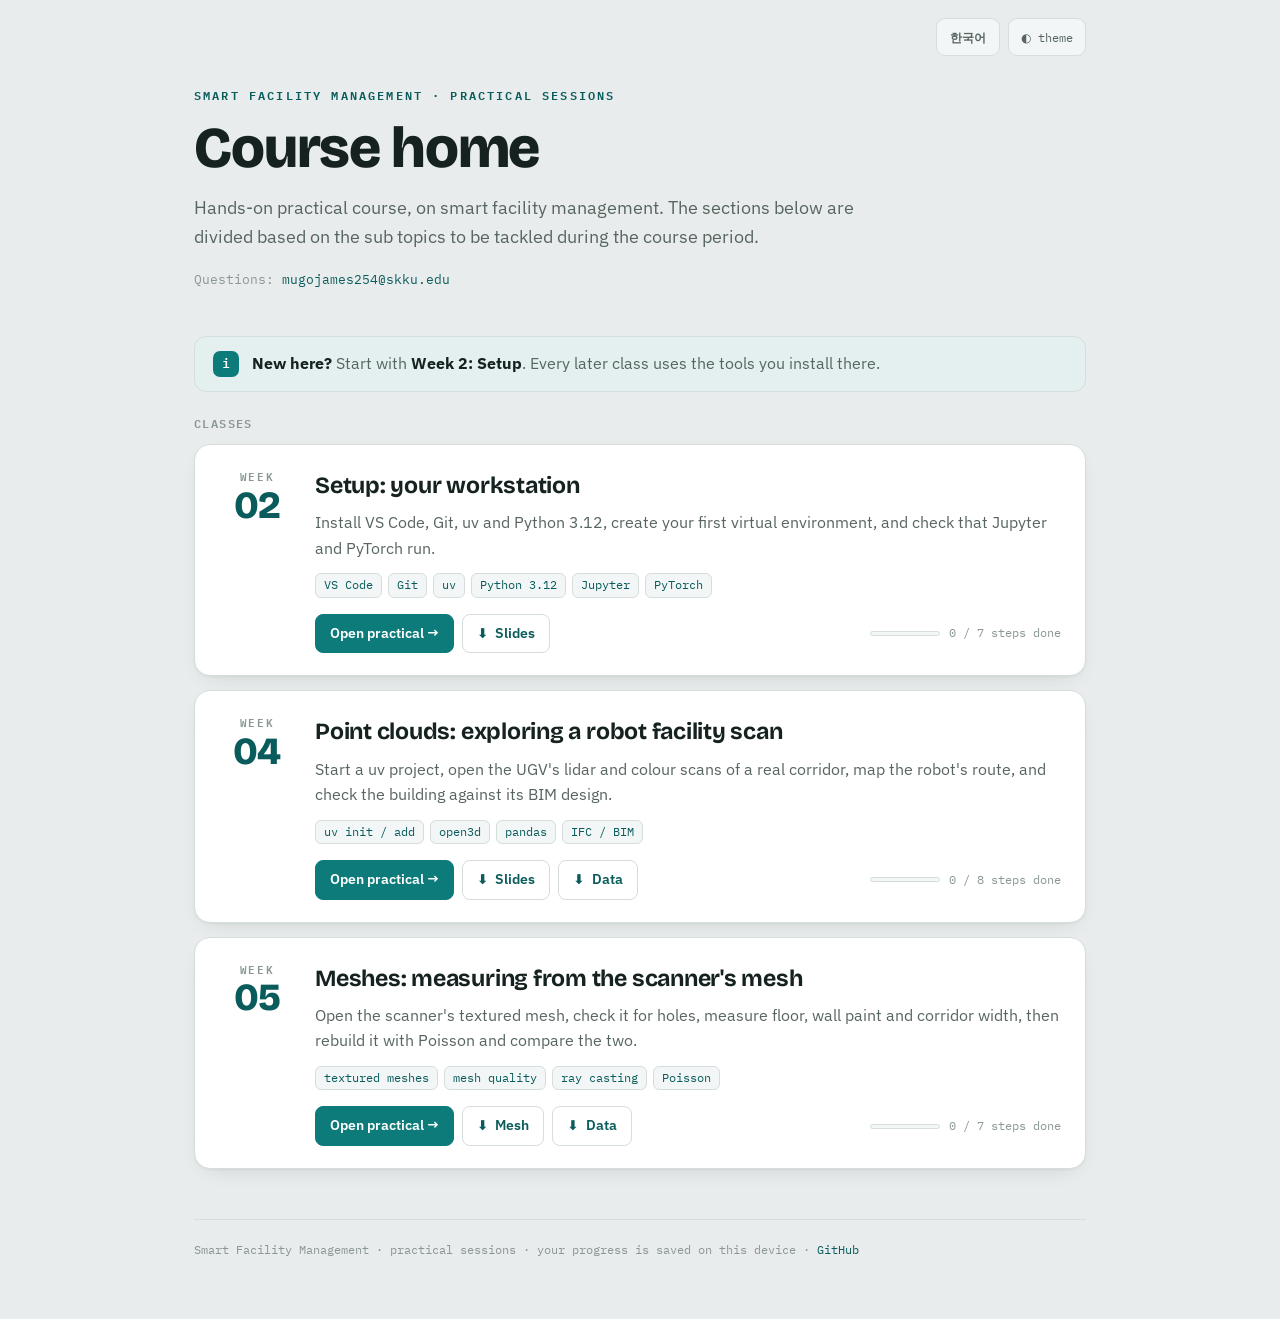
==== index.html @ b9274282 "mesh class changes to the mesh class material" ====
<!doctype html>
<html lang="en">
<head>
<meta charset="utf-8">
<meta name="viewport" content="width=device-width, initial-scale=1">
<title>Facility Course Home</title>
<meta name="description" content="Smart Facility Management practical sessions: table of contents for every class, with links to each practical, its slides and its data.">
<style>
  @import url('https://fonts.googleapis.com/css2?family=Bricolage+Grotesque:opsz,wght@12..96,500;12..96,700;12..96,800&family=IBM+Plex+Mono:wght@400;500;600&family=IBM+Plex+Sans:wght@400;500;600&family=Noto+Sans+KR:wght@400;500;700&display=swap');

  :root{
    --bg:#e9ecec; --surface:#ffffff; --surface-2:#f3f6f6;
    --ink:#152220; --muted:#576560; --faint:#8a9793;
    --border:#d6dedc; --border-strong:#c2cccb;
    --accent:#0e7b7b; --accent-ink:#0a5c5c; --accent-wash:#e3f0ef;
    --ok:#137a48; --ok-bg:#e8f4ec; --ok-border:#bfe1cb;
    --shadow:0 1px 2px rgba(20,40,38,.05),0 8px 24px -14px rgba(20,40,38,.22);
  }
  @media (prefers-color-scheme:dark){
    :root:not([data-theme="light"]){
      --bg:#0b1211; --surface:#111a19; --surface-2:#16211f;
      --ink:#e6edeb; --muted:#98a6a2; --faint:#6d7c78;
      --border:#22302e; --border-strong:#2d3d3a;
      --accent:#37c1bb; --accent-ink:#5fd4ce; --accent-wash:#12211f;
      --ok:#5cc487; --ok-bg:#101d16; --ok-border:#22392b;
      --shadow:0 1px 2px rgba(0,0,0,.3),0 10px 30px -16px rgba(0,0,0,.6);
    }
  }
  :root[data-theme="dark"]{
    --bg:#0b1211; --surface:#111a19; --surface-2:#16211f;
    --ink:#e6edeb; --muted:#98a6a2; --faint:#6d7c78;
    --border:#22302e; --border-strong:#2d3d3a;
    --accent:#37c1bb; --accent-ink:#5fd4ce; --accent-wash:#12211f;
    --ok:#5cc487; --ok-bg:#101d16; --ok-border:#22392b;
    --shadow:0 1px 2px rgba(0,0,0,.3),0 10px 30px -16px rgba(0,0,0,.6);
  }

  *{box-sizing:border-box}
  body{
    margin:0;background:var(--bg);color:var(--ink);
    font-family:"IBM Plex Sans",ui-sans-serif,system-ui,sans-serif;
    font-size:16px;line-height:1.6;-webkit-font-smoothing:antialiased;
  }
  html[lang="ko"] body{font-family:"IBM Plex Sans","Noto Sans KR",ui-sans-serif,system-ui,sans-serif}
  .wrap{max-width:940px;margin:0 auto;padding:0 24px}

  /* top bar */
  .topbar{display:flex;justify-content:flex-end;gap:8px;padding:18px 0 0}
  .theme-toggle,.lang-toggle{font-family:"IBM Plex Mono",monospace;font-size:12px;color:var(--muted);
    background:var(--surface-2);border:1px solid var(--border);border-radius:9px;
    padding:8px 12px;cursor:pointer;transition:color .15s,border-color .15s}
  .theme-toggle:hover,.lang-toggle:hover{color:var(--ink);border-color:var(--border-strong)}
  .lang-toggle{font-weight:600;min-width:64px}

  /* header */
  header{padding:30px 0 34px}
  .eyebrow{font-family:"IBM Plex Mono",monospace;font-size:12px;letter-spacing:.18em;
    text-transform:uppercase;color:var(--accent-ink);font-weight:600;margin:0 0 14px}
  h1{font-family:"Bricolage Grotesque",sans-serif;font-weight:800;
    font-size:clamp(2.3rem,6vw,3.6rem);line-height:1.02;letter-spacing:-.02em;
    margin:0 0 16px;text-wrap:balance}
  .lede{font-size:1.12rem;color:var(--muted);max-width:62ch;margin:0}
  .contact{margin-top:18px;font-family:"IBM Plex Mono",monospace;font-size:12.5px;color:var(--faint)}
  .contact a{color:var(--accent-ink);text-decoration:none}
  html[lang="ko"] .eyebrow,html[lang="ko"] .contact,html[lang="ko"] .lang-toggle,
  html[lang="ko"] .wk-num,html[lang="ko"] .progress-txt{font-family:"IBM Plex Mono","Noto Sans KR",monospace}

  /* start-here note */
  .start{display:grid;grid-template-columns:auto 1fr;gap:13px;align-items:start;
    background:var(--accent-wash);border:1px solid var(--border);border-radius:12px;
    padding:14px 18px;margin:0 0 22px}
  .start .ci{font-family:"IBM Plex Mono",monospace;font-weight:600;font-size:13px;
    width:26px;height:26px;border-radius:7px;display:flex;align-items:center;justify-content:center;
    background:var(--accent);color:#fff}
  .start p{margin:0;color:var(--muted)}
  .start strong{color:var(--ink)}

  /* class list */
  .toc-head{font-family:"IBM Plex Mono",monospace;font-size:11.5px;letter-spacing:.12em;
    text-transform:uppercase;color:var(--faint);font-weight:600;margin:0 0 12px}
  ol.classes{list-style:none;margin:0 0 50px;padding:0;display:grid;gap:14px}
  .card{display:grid;grid-template-columns:76px 1fr;gap:20px;background:var(--surface);
    border:1px solid var(--border);border-radius:16px;padding:22px 24px;box-shadow:var(--shadow);
    transition:border-color .15s}
  .card:hover{border-color:var(--border-strong)}
  .wk-num{font-family:"IBM Plex Mono",monospace;font-size:11px;letter-spacing:.14em;text-transform:uppercase;
    color:var(--faint);font-weight:600;text-align:center}
  .wk-num b{display:block;font-family:"Bricolage Grotesque",sans-serif;font-size:2.4rem;line-height:1.05;
    letter-spacing:-.02em;color:var(--accent-ink);font-weight:800}
  .card h2{font-family:"Bricolage Grotesque",sans-serif;font-weight:700;font-size:1.45rem;
    letter-spacing:-.01em;margin:0 0 6px}
  .card h2 a{color:inherit;text-decoration:none}
  .card h2 a:hover{color:var(--accent-ink)}
  .card p{margin:0 0 12px;color:var(--muted)}
  .chips{display:flex;flex-wrap:wrap;gap:6px;margin:0 0 16px;padding:0;list-style:none}
  .chips li{font-family:"IBM Plex Mono",monospace;font-size:11.5px;color:var(--accent-ink);
    background:var(--surface-2);border:1px solid var(--border);border-radius:6px;padding:2px 8px}
  .actions{display:flex;flex-wrap:wrap;align-items:center;gap:8px}
  .btn{display:inline-flex;align-items:center;gap:7px;padding:8px 14px;border-radius:8px;
    font-weight:600;font-size:13.5px;text-decoration:none;border:1px solid var(--border);
    color:var(--accent-ink);background:var(--surface);transition:background .15s,border-color .15s}
  .btn:hover{background:var(--surface-2);border-color:var(--border-strong)}
  .btn.primary{background:var(--accent);border-color:var(--accent);color:#fff}
  .btn.primary:hover{background:var(--accent-ink);border-color:var(--accent-ink)}
  .progress{margin-left:auto;display:flex;align-items:center;gap:9px}
  .progress-txt{font-family:"IBM Plex Mono",monospace;font-size:11.5px;color:var(--faint);white-space:nowrap}
  .progress-bar{width:70px;height:5px;border-radius:3px;background:var(--surface-2);
    border:1px solid var(--border);overflow:hidden}
  .progress-bar span{display:block;height:100%;background:var(--ok)}
  .card.complete .progress-txt{color:var(--ok)}

  footer{padding:20px 0 60px;border-top:1px solid var(--border);
    color:var(--faint);font-family:"IBM Plex Mono",monospace;font-size:12px}
  footer a{color:var(--accent-ink);text-decoration:none}
  :focus-visible{outline:2px solid var(--accent);outline-offset:2px;border-radius:6px}

  @media (max-width:620px){
    .wrap{padding:0 16px}
    .card{grid-template-columns:1fr;gap:6px;padding:18px}
    .wk-num{text-align:left}
    .wk-num b{display:inline;font-size:1.6rem;margin-left:6px}
    .progress{margin-left:0;width:100%}
  }
</style>
</head>
<body>
<div class="wrap">
  <div class="topbar">
    <button class="lang-toggle" id="langBtn" aria-label="Switch language">한국어</button>
    <button class="theme-toggle" id="themeBtn" aria-label="Toggle color theme">◐ theme</button>
  </div>

  <header>
    <p class="eyebrow i18n" data-ko='스마트 시설 관리 · 실습 세션'>Smart Facility Management · Practical sessions</p>
    <h1 class="i18n" data-ko='강의 홈'>Course home</h1>
    <p class="lede i18n" data-ko='스마트 시설 관리에 관한 실습 중심 강좌입니다. 아래 섹션은 강좌 기간 동안 다룰 세부 주제별로 나뉘어 있습니다.'>Hands-on practical course, on smart facility management. The sections below are divided based on the sub topics to be tackled during the course period.</p>
    <p class="contact"><span class="i18n" data-ko='문의:'>Questions:</span> <a href="mailto:mugojames254@skku.edu">mugojames254@skku.edu</a></p>
  </header>

  <main>
    <div class="start">
      <div class="ci">i</div>
      <p class="i18n" data-ko='<strong>처음이신가요?</strong> <strong>2주차: 설치</strong> 부터 시작하세요. 이후 모든 수업은 거기서 설치한 도구를 사용합니다.'><strong>New here?</strong> Start with <strong>Week 2: Setup</strong>. Every later class uses the tools you install there.</p>
    </div>

    <p class="toc-head i18n" data-ko='수업 목록'>Classes</p>
    <ol class="classes" id="classes"></ol>
  </main>

  <footer>
    <span class="i18n" data-ko='스마트 시설 관리 · 실습 세션 · 진행 상황은 이 기기에 저장됩니다'>Smart Facility Management · practical sessions · your progress is saved on this device</span> ·
    <a href="https://github.com/mugojames254/smart_facility_coursework" target="_blank" rel="noopener">GitHub</a>
  </footer>
</div>

<script>
(function(){
  /* ---- the class list: add a new week here ---- */
  var CLASSES=[
    { week:"02", page:"setup.html", key:"setup.done", steps:7,
      title:{ en:"Setup: your workstation", ko:"설치: 작업 환경" },
      text:{ en:"Install VS Code, Git, uv and Python 3.12, create your first virtual environment, and check that Jupyter and PyTorch run.",
             ko:"VS Code, Git, uv, Python 3.12 를 설치하고, 첫 가상 환경을 만든 뒤 Jupyter 와 PyTorch 가 실행되는지 확인합니다." },
      tags:["VS Code","Git","uv","Python 3.12","Jupyter","PyTorch"],
      files:[ { href:"smart_facility_setup.pptx", en:"Slides", ko:"슬라이드" } ] },
    { week:"04", page:"week04.html", key:"week04.done", steps:8,
      title:{ en:"Point clouds: exploring a robot facility scan", ko:"포인트 클라우드: 로봇 시설 스캔 탐색" },
      text:{ en:"Start a uv project, open the UGV's lidar and colour scans of a real corridor, map the robot's route, and check the building against its BIM design.",
             ko:"uv 프로젝트를 만들고, UGV가 스캔한 실제 복도의 라이다·컬러 데이터를 열어 로봇 경로를 그린 뒤, 건물을 BIM 설계와 비교합니다." },
      tags:["uv init / add","open3d","pandas","IFC / BIM"],
      files:[ { href:"point_cloud_lecture.pptx", en:"Slides", ko:"슬라이드" },
              { href:"class_data.zip", en:"Data", ko:"데이터" } ] },
    { week:"05", page:"week05.html", key:"week05.done", steps:7,
      title:{ en:"Meshes: measuring from the scanner's mesh", ko:"메시: 스캐너 메시로 측정하기" },
      text:{ en:"Open the scanner's textured mesh, check it for holes, measure floor, wall paint and corridor width, then rebuild it with Poisson and compare the two.",
             ko:"스캐너가 준 텍스처 메시를 열어 구멍을 검사하고, 바닥 넓이, 벽 페인트 양, 복도 폭을 측정한 뒤, Poisson 으로 다시 만들어 두 메시를 비교합니다." },
      tags:["textured meshes","mesh quality","ray casting","Poisson"],
      files:[ { href:"scanner_mesh.zip", en:"Mesh", ko:"메시" },
              { href:"class_data.zip", en:"Data", ko:"데이터" } ] }
  ];

  var KEY_THEME="setup.theme", KEY_LANG="setup.lang", lang="en";
  var STR={
    week:{ en:"Week", ko:"주차" },
    open:{ en:"Open practical →", ko:"실습 열기 →" },
    done:{ en:" steps done", ko:" 단계 완료" },
    langBtn:{ en:"한국어", ko:"EN" }
  };
  function esc(s){ return String(s).replace(/[&<>"]/g,function(c){ return {"&":"&amp;","<":"&lt;",">":"&gt;",'"':"&quot;"}[c]; }); }
  function doneCount(c){
    try{ var d=JSON.parse(localStorage.getItem(c.key))||{}, n=0;
      for(var k in d){ if(d[k]) n++; } return Math.min(n,c.steps); }catch(e){ return 0; }
  }

  function render(){
    document.getElementById("classes").innerHTML=CLASSES.map(function(c){
      var n=doneCount(c), pct=Math.round(n/c.steps*100);
      var files=c.files.map(function(f){
        return '<a class="btn" href="'+esc(f.href)+'" download><span aria-hidden="true">⬇</span>'+esc(f[lang])+'</a>';
      }).join("");
      return '<li class="card'+(n===c.steps?' complete':'')+'">'+
        '<div class="wk-num">'+esc(STR.week[lang])+'<b>'+esc(c.week)+'</b></div>'+
        '<div><h2><a href="'+esc(c.page)+'">'+esc(c.title[lang])+'</a></h2>'+
        '<p>'+esc(c.text[lang])+'</p>'+
        '<ul class="chips">'+c.tags.map(function(t){ return '<li>'+esc(t)+'</li>'; }).join("")+'</ul>'+
        '<div class="actions"><a class="btn primary" href="'+esc(c.page)+'">'+esc(STR.open[lang])+'</a>'+files+
        '<span class="progress"><span class="progress-bar"><span style="width:'+pct+'%"></span></span>'+
        '<span class="progress-txt">'+n+' / '+c.steps+esc(STR.done[lang])+'</span></span></div></div></li>';
    }).join("");
  }

  /* ---- i18n ---- */
  var i18nEls=document.querySelectorAll(".i18n");
  i18nEls.forEach(function(el){ el._en=el.innerHTML; });
  function applyLang(l){
    lang=(l==="ko")?"ko":"en";
    document.documentElement.setAttribute("lang",lang);
    i18nEls.forEach(function(el){
      var ko=el.getAttribute("data-ko");
      el.innerHTML=(lang==="ko"&&ko!=null)?ko:el._en;
    });
    document.getElementById("langBtn").textContent=STR.langBtn[lang];
    render();
    try{ localStorage.setItem(KEY_LANG, lang); }catch(e){}
  }
  document.getElementById("langBtn").addEventListener("click", function(){ applyLang(lang==="ko"?"en":"ko"); });

  /* ---- theme ---- */
  var root=document.documentElement;
  try{ var st=localStorage.getItem(KEY_THEME); if(st) root.setAttribute("data-theme",st); }catch(e){}
  document.getElementById("themeBtn").addEventListener("click", function(){
    var cur=root.getAttribute("data-theme");
    var mqDark=window.matchMedia&&window.matchMedia("(prefers-color-scheme:dark)").matches;
    var next=cur ? (cur==="dark"?"light":"dark") : (mqDark?"light":"dark");
    root.setAttribute("data-theme",next);
    try{ localStorage.setItem(KEY_THEME,next); }catch(e){}
  });

  /* refresh progress when coming back to this tab */
  window.addEventListener("pageshow", render);

  var savedLang="en";
  try{ savedLang=localStorage.getItem(KEY_LANG)||"en"; }catch(e){}
  applyLang(savedLang);
})();
</script>
</body>
</html>
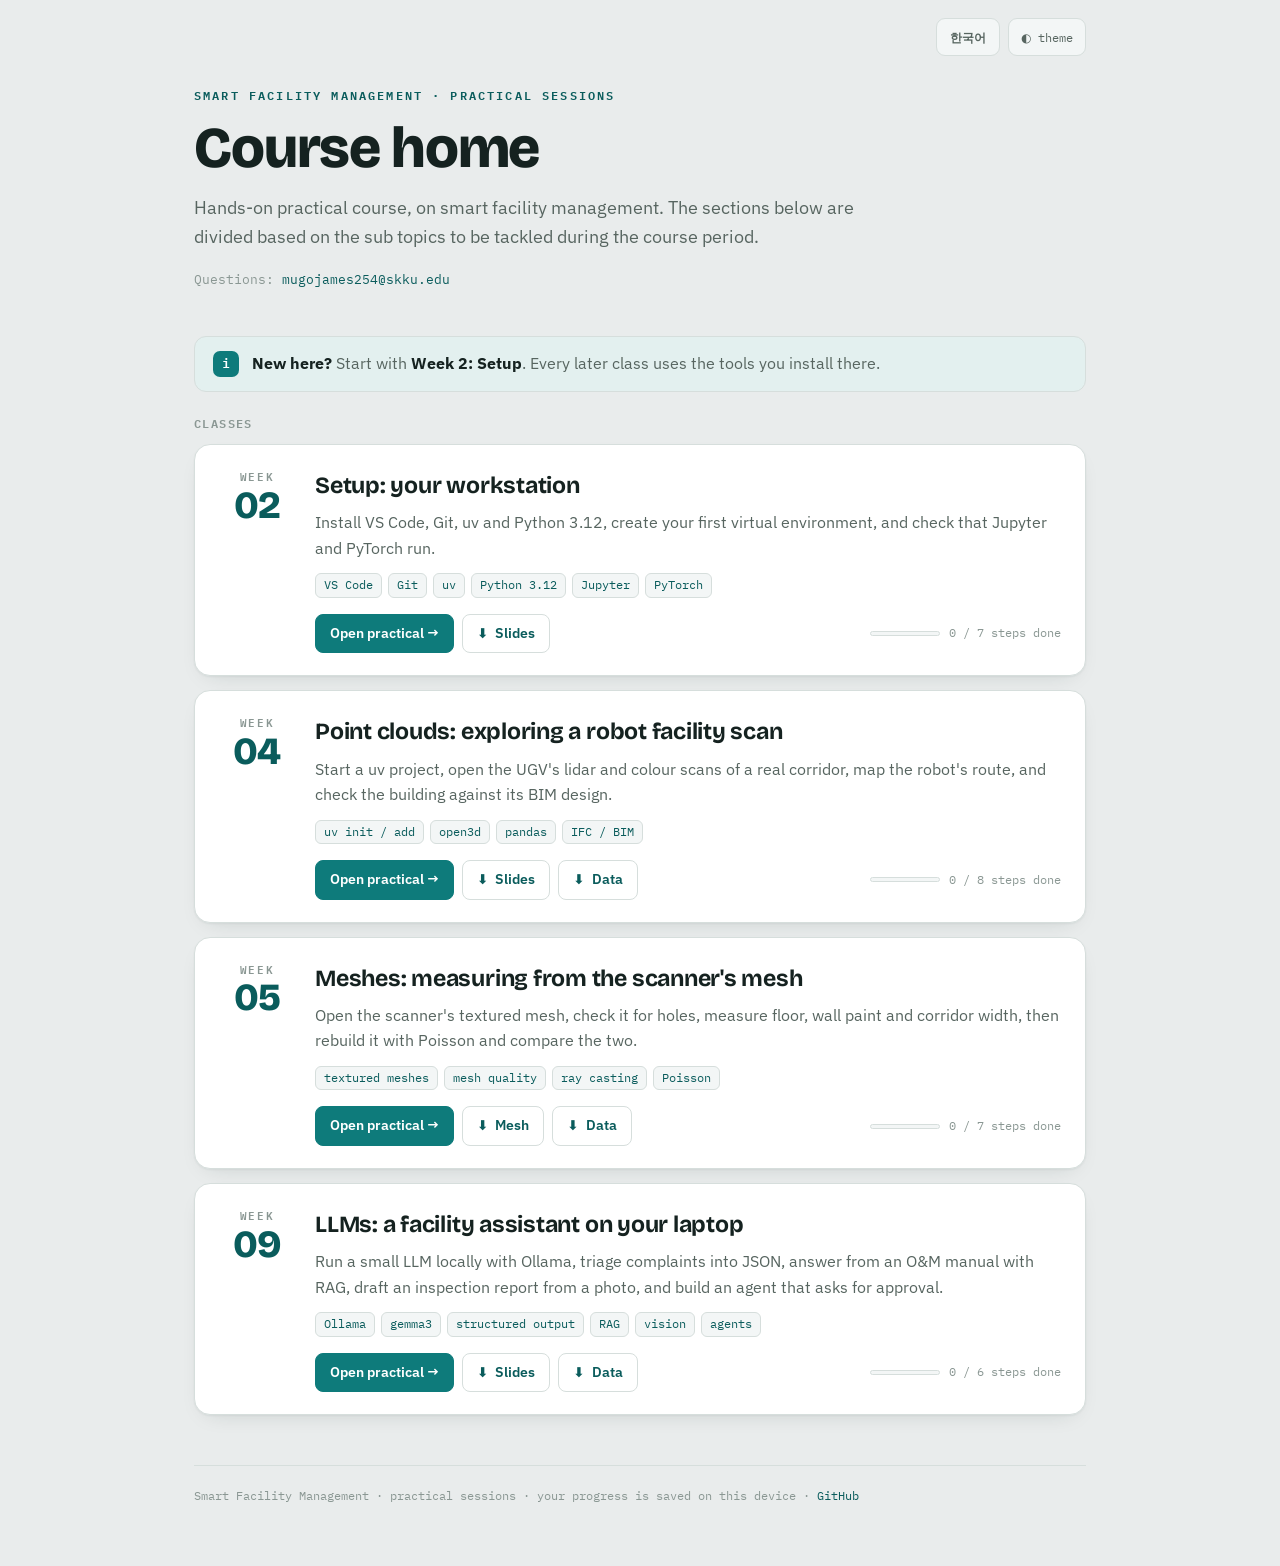
==== commit 2cdfefe3: "latest changes updated the latest changes in the current root directory" ====
--- a/index.html
+++ b/index.html
@@ -176,7 +176,14 @@
              ko:"스캐너가 준 텍스처 메시를 열어 구멍을 검사하고, 바닥 넓이, 벽 페인트 양, 복도 폭을 측정한 뒤, Poisson 으로 다시 만들어 두 메시를 비교합니다." },
       tags:["textured meshes","mesh quality","ray casting","Poisson"],
       files:[ { href:"scanner_mesh.zip", en:"Mesh", ko:"메시" },
-              { href:"class_data.zip", en:"Data", ko:"데이터" } ] }
+              { href:"class_data.zip", en:"Data", ko:"데이터" } ] },
+    { week:"09", page:"week09.html", key:"week09.done", steps:6,
+      title:{ en:"LLMs: a facility assistant on your laptop", ko:"LLM: 내 노트북의 시설관리 도우미" },
+      text:{ en:"Run a small LLM locally with Ollama, triage complaints into JSON, answer from an O&M manual with RAG, draft an inspection report from a photo, and build an agent that asks for approval.",
+             ko:"Ollama 로 작은 LLM 을 내 노트북에서 실행하고, 민원을 JSON 으로 분류하고, RAG 로 매뉴얼에서 답을 찾고, 사진으로 점검 보고서 초안을 쓰고, 승인을 받는 에이전트를 만듭니다." },
+      tags:["Ollama","gemma3","structured output","RAG","vision","agents"],
+      files:[ { href:"llm_lecture_smart_facility_mgt.pptx", en:"Slides", ko:"슬라이드" },
+              { href:"week09_data.zip", en:"Data", ko:"데이터" } ] }
   ];
 
   var KEY_THEME="setup.theme", KEY_LANG="setup.lang", lang="en";
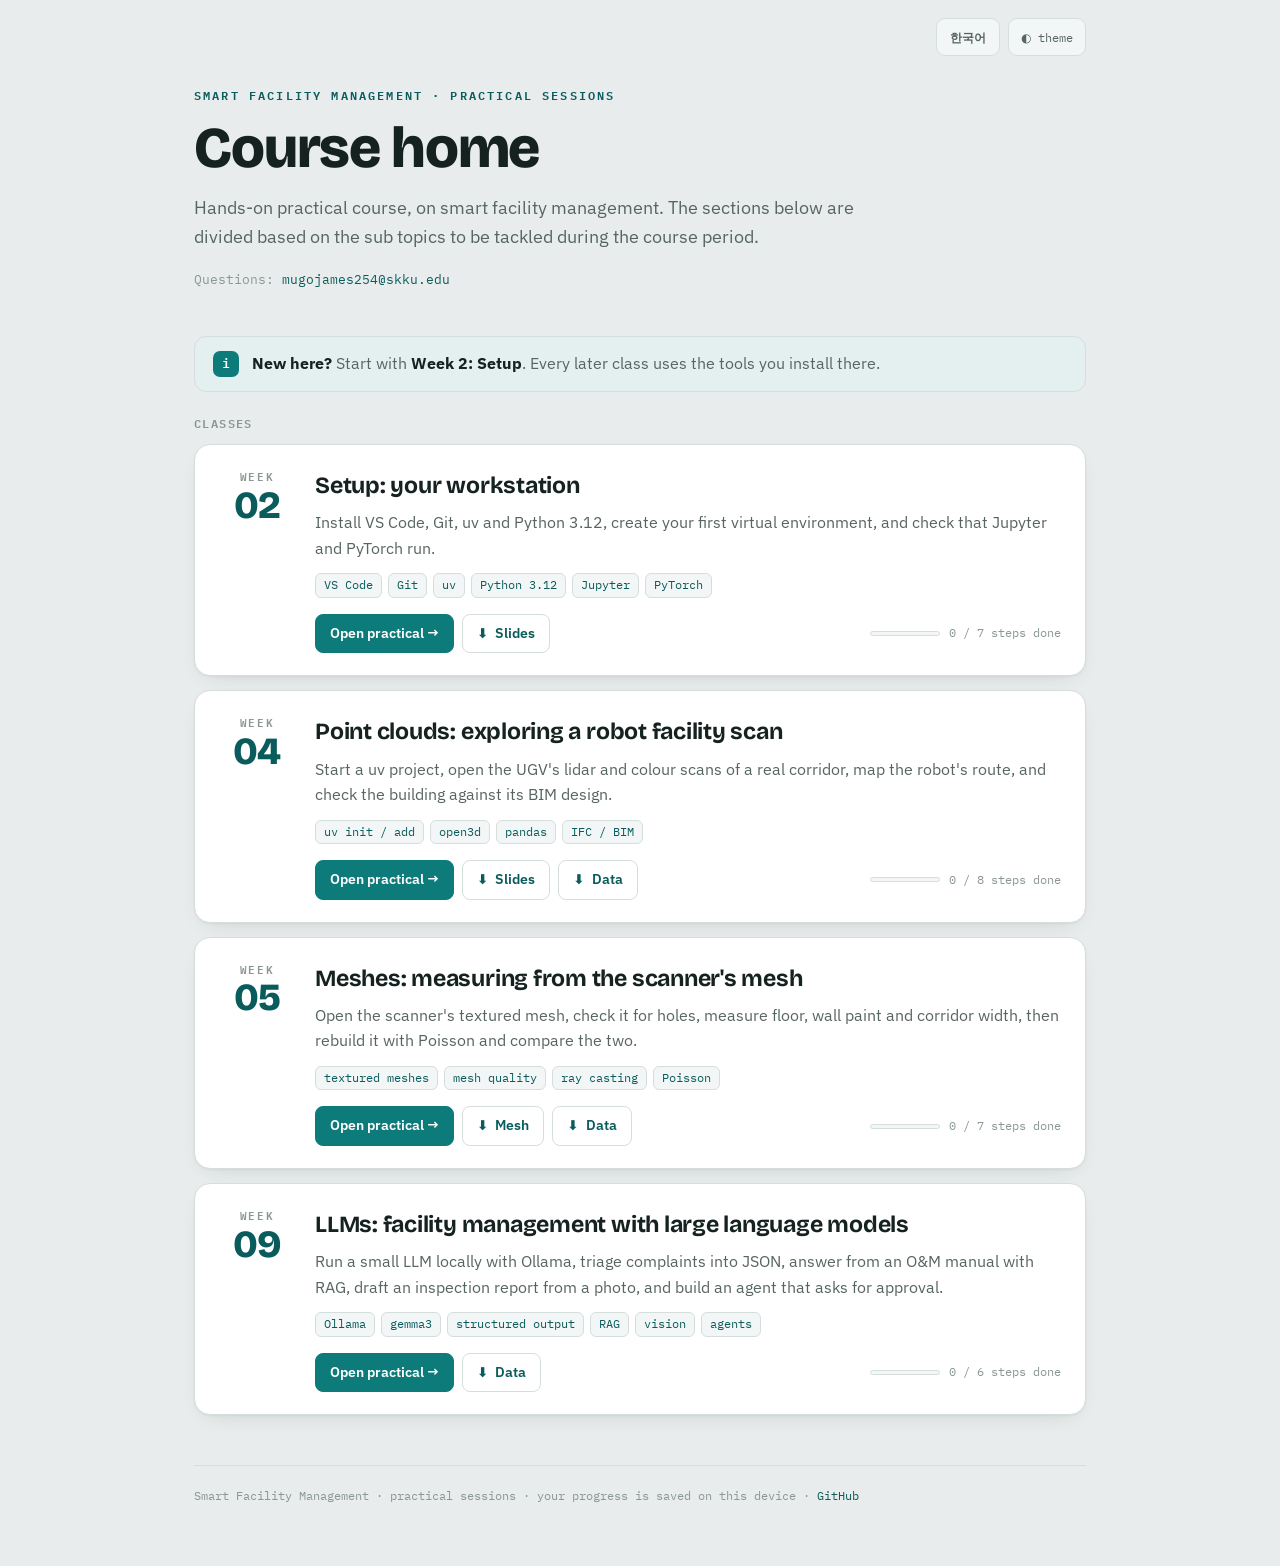
==== commit 2b3d5e8e: "changes index and week 09 edited some parts of the index and week 09" ====
--- a/index.html
+++ b/index.html
@@ -178,12 +178,11 @@
       files:[ { href:"scanner_mesh.zip", en:"Mesh", ko:"메시" },
               { href:"class_data.zip", en:"Data", ko:"데이터" } ] },
     { week:"09", page:"week09.html", key:"week09.done", steps:6,
-      title:{ en:"LLMs: a facility assistant on your laptop", ko:"LLM: 내 노트북의 시설관리 도우미" },
+      title:{ en:"LLMs: facility management with large language models", ko:"LLM: 대규모 언어 모델로 하는 시설 관리" },
       text:{ en:"Run a small LLM locally with Ollama, triage complaints into JSON, answer from an O&M manual with RAG, draft an inspection report from a photo, and build an agent that asks for approval.",
              ko:"Ollama 로 작은 LLM 을 내 노트북에서 실행하고, 민원을 JSON 으로 분류하고, RAG 로 매뉴얼에서 답을 찾고, 사진으로 점검 보고서 초안을 쓰고, 승인을 받는 에이전트를 만듭니다." },
       tags:["Ollama","gemma3","structured output","RAG","vision","agents"],
-      files:[ { href:"llm_lecture_smart_facility_mgt.pptx", en:"Slides", ko:"슬라이드" },
-              { href:"week09_data.zip", en:"Data", ko:"데이터" } ] }
+      files:[ { href:"week09_data.zip", en:"Data", ko:"데이터" } ] }
   ];
 
   var KEY_THEME="setup.theme", KEY_LANG="setup.lang", lang="en";
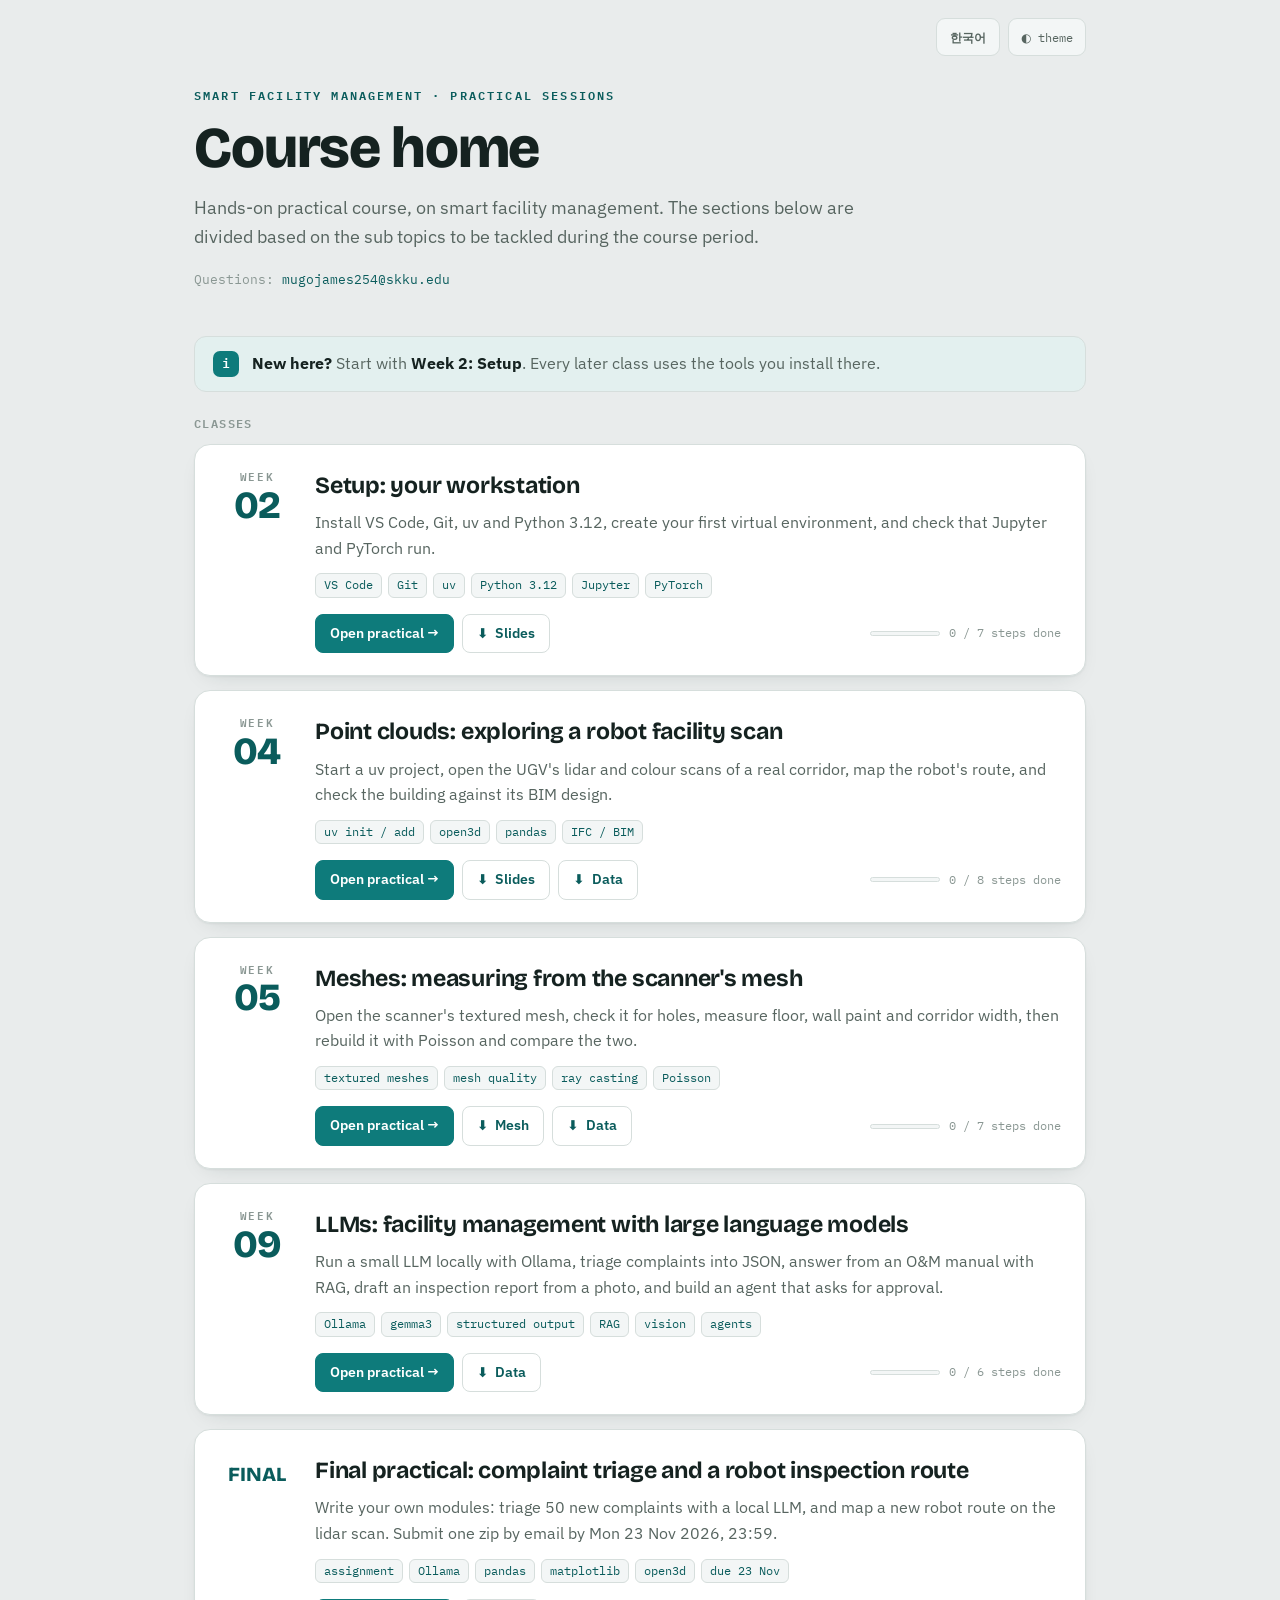
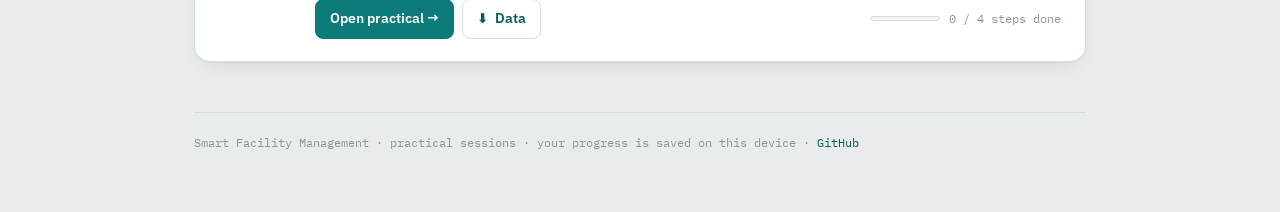
==== commit 29d44ace: "final assignment" ====
--- a/index.html
+++ b/index.html
@@ -87,6 +87,7 @@
     color:var(--faint);font-weight:600;text-align:center}
   .wk-num b{display:block;font-family:"Bricolage Grotesque",sans-serif;font-size:2.4rem;line-height:1.05;
     letter-spacing:-.02em;color:var(--accent-ink);font-weight:800}
+  .wk-num b.lbl{font-size:1.25rem;letter-spacing:0;margin-top:12px}
   .card h2{font-family:"Bricolage Grotesque",sans-serif;font-weight:700;font-size:1.45rem;
     letter-spacing:-.01em;margin:0 0 6px}
   .card h2 a{color:inherit;text-decoration:none}
@@ -119,6 +120,7 @@
     .card{grid-template-columns:1fr;gap:6px;padding:18px}
     .wk-num{text-align:left}
     .wk-num b{display:inline;font-size:1.6rem;margin-left:6px}
+    .wk-num b.lbl{margin:0}
     .progress{margin-left:0;width:100%}
   }
 </style>
@@ -182,7 +184,13 @@
       text:{ en:"Run a small LLM locally with Ollama, triage complaints into JSON, answer from an O&M manual with RAG, draft an inspection report from a photo, and build an agent that asks for approval.",
              ko:"Ollama 로 작은 LLM 을 내 노트북에서 실행하고, 민원을 JSON 으로 분류하고, RAG 로 매뉴얼에서 답을 찾고, 사진으로 점검 보고서 초안을 쓰고, 승인을 받는 에이전트를 만듭니다." },
       tags:["Ollama","gemma3","structured output","RAG","vision","agents"],
-      files:[ { href:"week09_data.zip", en:"Data", ko:"데이터" } ] }
+      files:[ { href:"week09_data.zip", en:"Data", ko:"데이터" } ] },
+    { week:"F", label:{ en:"Final", ko:"기말" }, page:"final_practical.html", key:"final.done", steps:4,
+      title:{ en:"Final practical: complaint triage and a robot inspection route", ko:"기말 실습: 민원 분류와 로봇 점검 경로" },
+      text:{ en:"Write your own modules: triage 50 new complaints with a local LLM, and map a new robot route on the lidar scan. Submit one zip by email by Mon 23 Nov 2026, 23:59.",
+             ko:"나만의 모듈을 작성합니다: 로컬 LLM 으로 새 민원 50건을 분류하고, 라이다 스캔 위에 새 로봇 경로를 그립니다. 2026년 11월 23일 (월) 23:59 까지 zip 파일 하나를 이메일로 제출합니다." },
+      tags:["assignment","Ollama","pandas","matplotlib","open3d","due 23 Nov"],
+      files:[ { href:"final_data.zip", en:"Data", ko:"데이터" } ] }
   ];
 
   var KEY_THEME="setup.theme", KEY_LANG="setup.lang", lang="en";
@@ -205,7 +213,7 @@
         return '<a class="btn" href="'+esc(f.href)+'" download><span aria-hidden="true">⬇</span>'+esc(f[lang])+'</a>';
       }).join("");
       return '<li class="card'+(n===c.steps?' complete':'')+'">'+
-        '<div class="wk-num">'+esc(STR.week[lang])+'<b>'+esc(c.week)+'</b></div>'+
+        '<div class="wk-num">'+(c.label ? '<b class="lbl">'+esc(c.label[lang])+'</b>' : esc(STR.week[lang])+'<b>'+esc(c.week)+'</b>')+'</div>'+
         '<div><h2><a href="'+esc(c.page)+'">'+esc(c.title[lang])+'</a></h2>'+
         '<p>'+esc(c.text[lang])+'</p>'+
         '<ul class="chips">'+c.tags.map(function(t){ return '<li>'+esc(t)+'</li>'; }).join("")+'</ul>'+
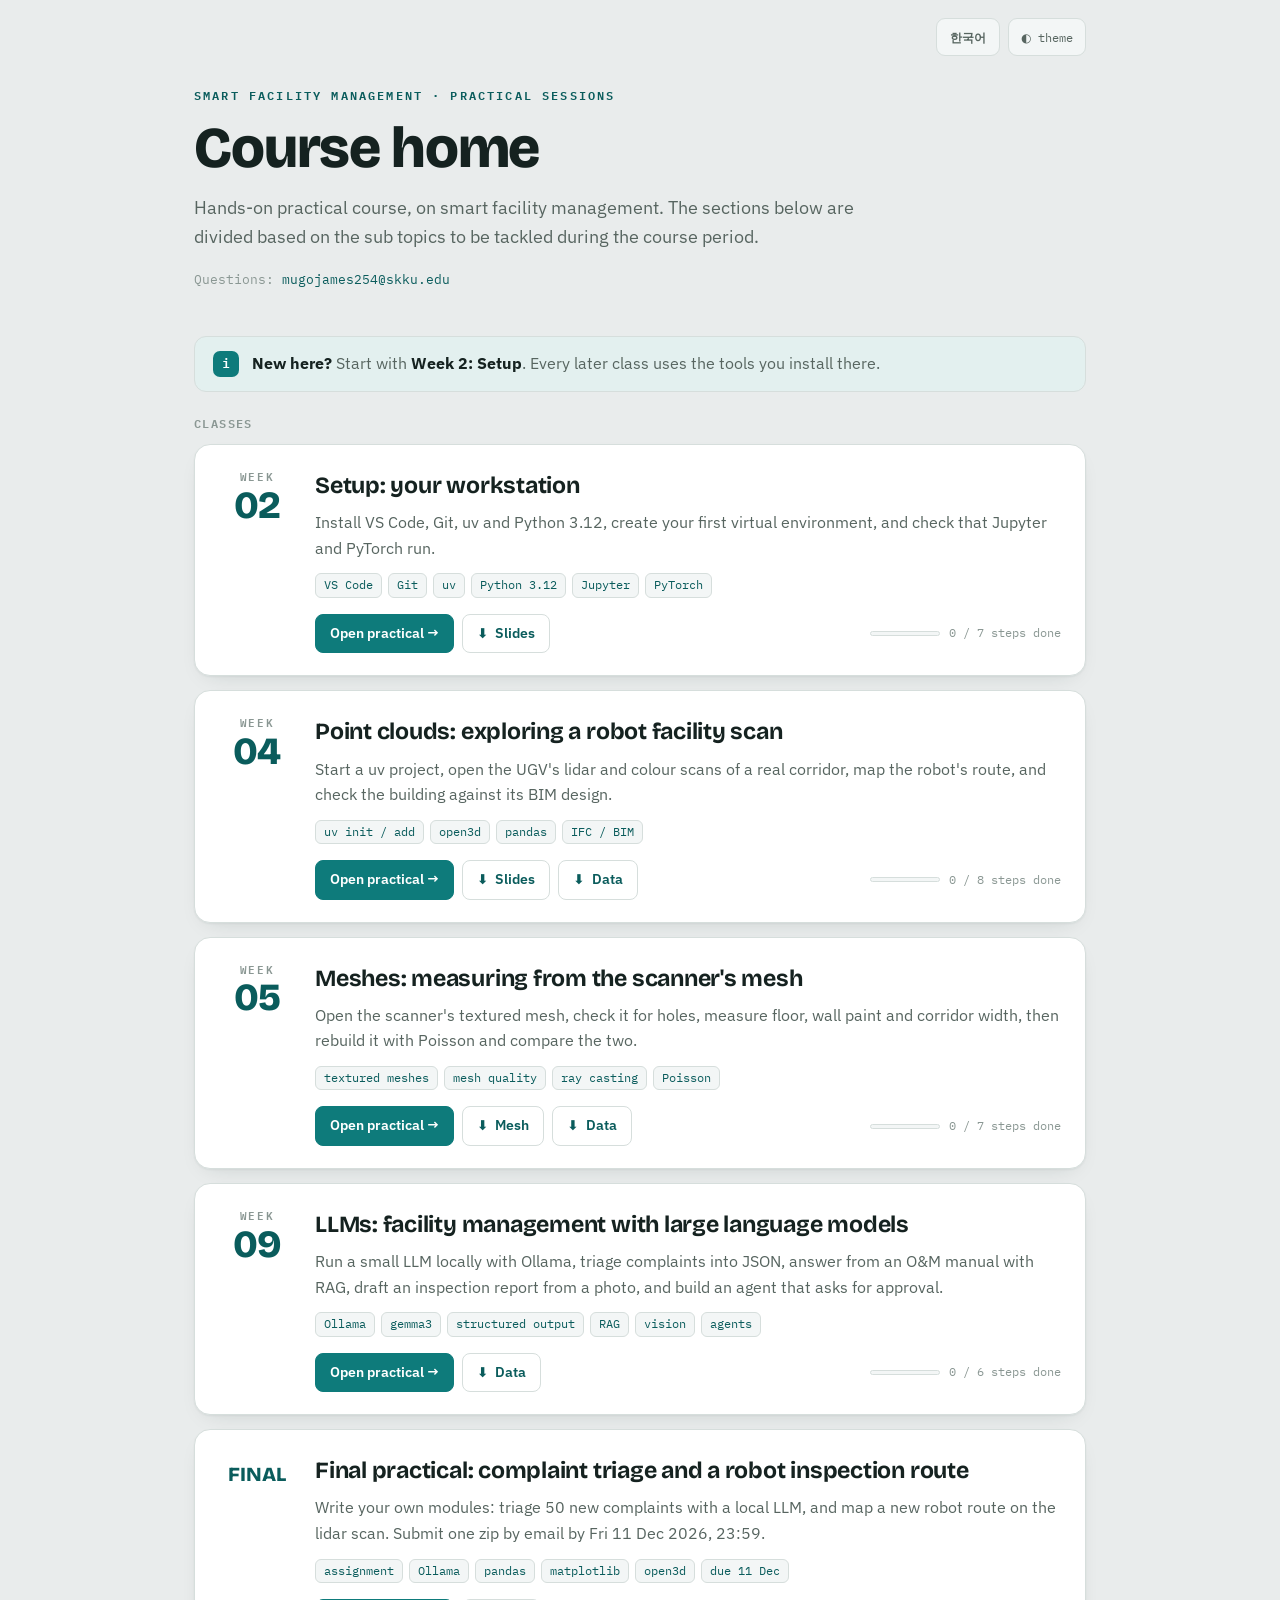
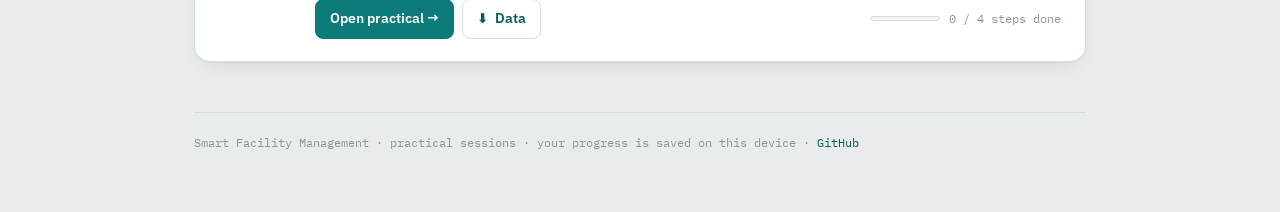
==== commit 3f86f0fa: "changes to finals the final submission date from 23rd November to 11th December" ====
--- a/index.html
+++ b/index.html
@@ -187,9 +187,9 @@
       files:[ { href:"week09_data.zip", en:"Data", ko:"데이터" } ] },
     { week:"F", label:{ en:"Final", ko:"기말" }, page:"final_practical.html", key:"final.done", steps:4,
       title:{ en:"Final practical: complaint triage and a robot inspection route", ko:"기말 실습: 민원 분류와 로봇 점검 경로" },
-      text:{ en:"Write your own modules: triage 50 new complaints with a local LLM, and map a new robot route on the lidar scan. Submit one zip by email by Mon 23 Nov 2026, 23:59.",
-             ko:"나만의 모듈을 작성합니다: 로컬 LLM 으로 새 민원 50건을 분류하고, 라이다 스캔 위에 새 로봇 경로를 그립니다. 2026년 11월 23일 (월) 23:59 까지 zip 파일 하나를 이메일로 제출합니다." },
-      tags:["assignment","Ollama","pandas","matplotlib","open3d","due 23 Nov"],
+      text:{ en:"Write your own modules: triage 50 new complaints with a local LLM, and map a new robot route on the lidar scan. Submit one zip by email by Fri 11 Dec 2026, 23:59.",
+             ko:"나만의 모듈을 작성합니다: 로컬 LLM 으로 새 민원 50건을 분류하고, 라이다 스캔 위에 새 로봇 경로를 그립니다. 2026년 12월 11일 (금) 23:59 까지 zip 파일 하나를 이메일로 제출합니다." },
+      tags:["assignment","Ollama","pandas","matplotlib","open3d","due 11 Dec"],
       files:[ { href:"final_data.zip", en:"Data", ko:"데이터" } ] }
   ];
 
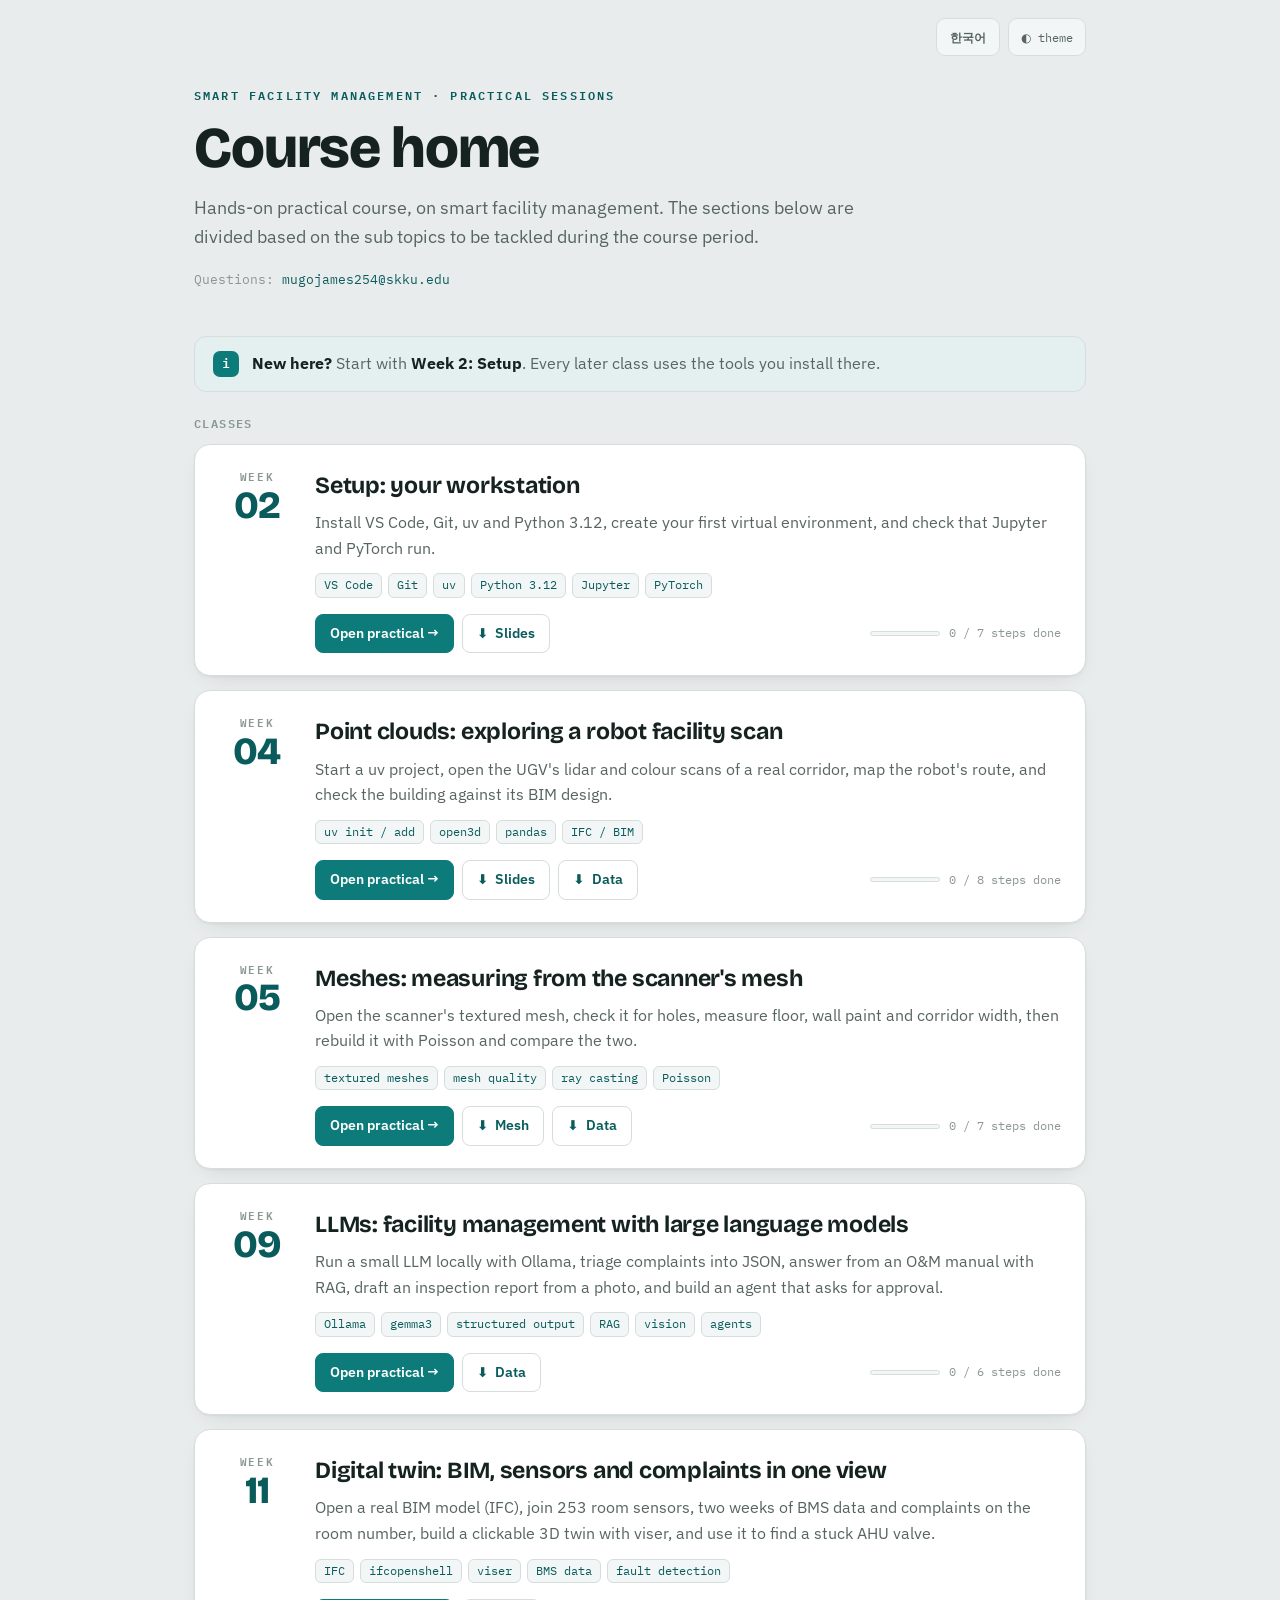
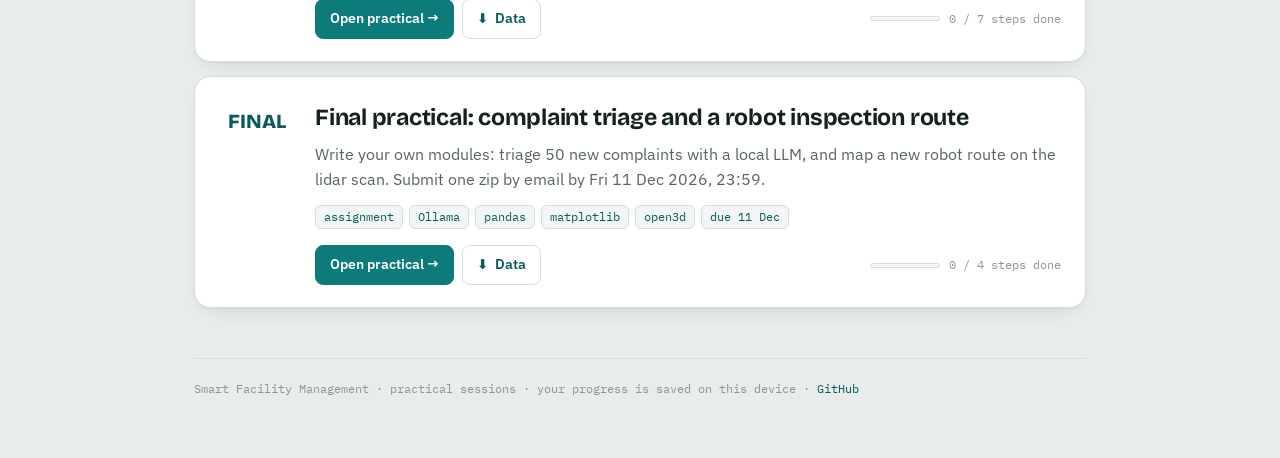
==== commit 43d86b76: "html card changes to the index.html card changes" ====
--- a/index.html
+++ b/index.html
@@ -185,6 +185,12 @@
              ko:"Ollama 로 작은 LLM 을 내 노트북에서 실행하고, 민원을 JSON 으로 분류하고, RAG 로 매뉴얼에서 답을 찾고, 사진으로 점검 보고서 초안을 쓰고, 승인을 받는 에이전트를 만듭니다." },
       tags:["Ollama","gemma3","structured output","RAG","vision","agents"],
       files:[ { href:"week09_data.zip", en:"Data", ko:"데이터" } ] },
+    { week:"11", page:"week11.html", key:"week11.done", steps:7,
+      title:{ en:"Digital twin: BIM, sensors and complaints in one view", ko:"디지털 트윈: BIM, 센서, 민원을 한 화면에" },
+      text:{ en:"Open a real BIM model (IFC), join 253 room sensors, two weeks of BMS data and complaints on the room number, build a clickable 3D twin with viser, and use it to find a stuck AHU valve.",
+             ko:"실제 BIM 모델 (IFC) 을 열고, 센서 253개와 2주간의 BMS 데이터, 민원을 방 번호로 연결해 클릭할 수 있는 3D 디지털 트윈을 viser 로 만든 뒤, 그 트윈으로 공조기 밸브 고장을 찾아냅니다." },
+      tags:["IFC","ifcopenshell","viser","BMS data","fault detection"],
+      files:[ { href:"week11_data.zip", en:"Data", ko:"데이터" } ] },
     { week:"F", label:{ en:"Final", ko:"기말" }, page:"final_practical.html", key:"final.done", steps:4,
       title:{ en:"Final practical: complaint triage and a robot inspection route", ko:"기말 실습: 민원 분류와 로봇 점검 경로" },
       text:{ en:"Write your own modules: triage 50 new complaints with a local LLM, and map a new robot route on the lidar scan. Submit one zip by email by Fri 11 Dec 2026, 23:59.",
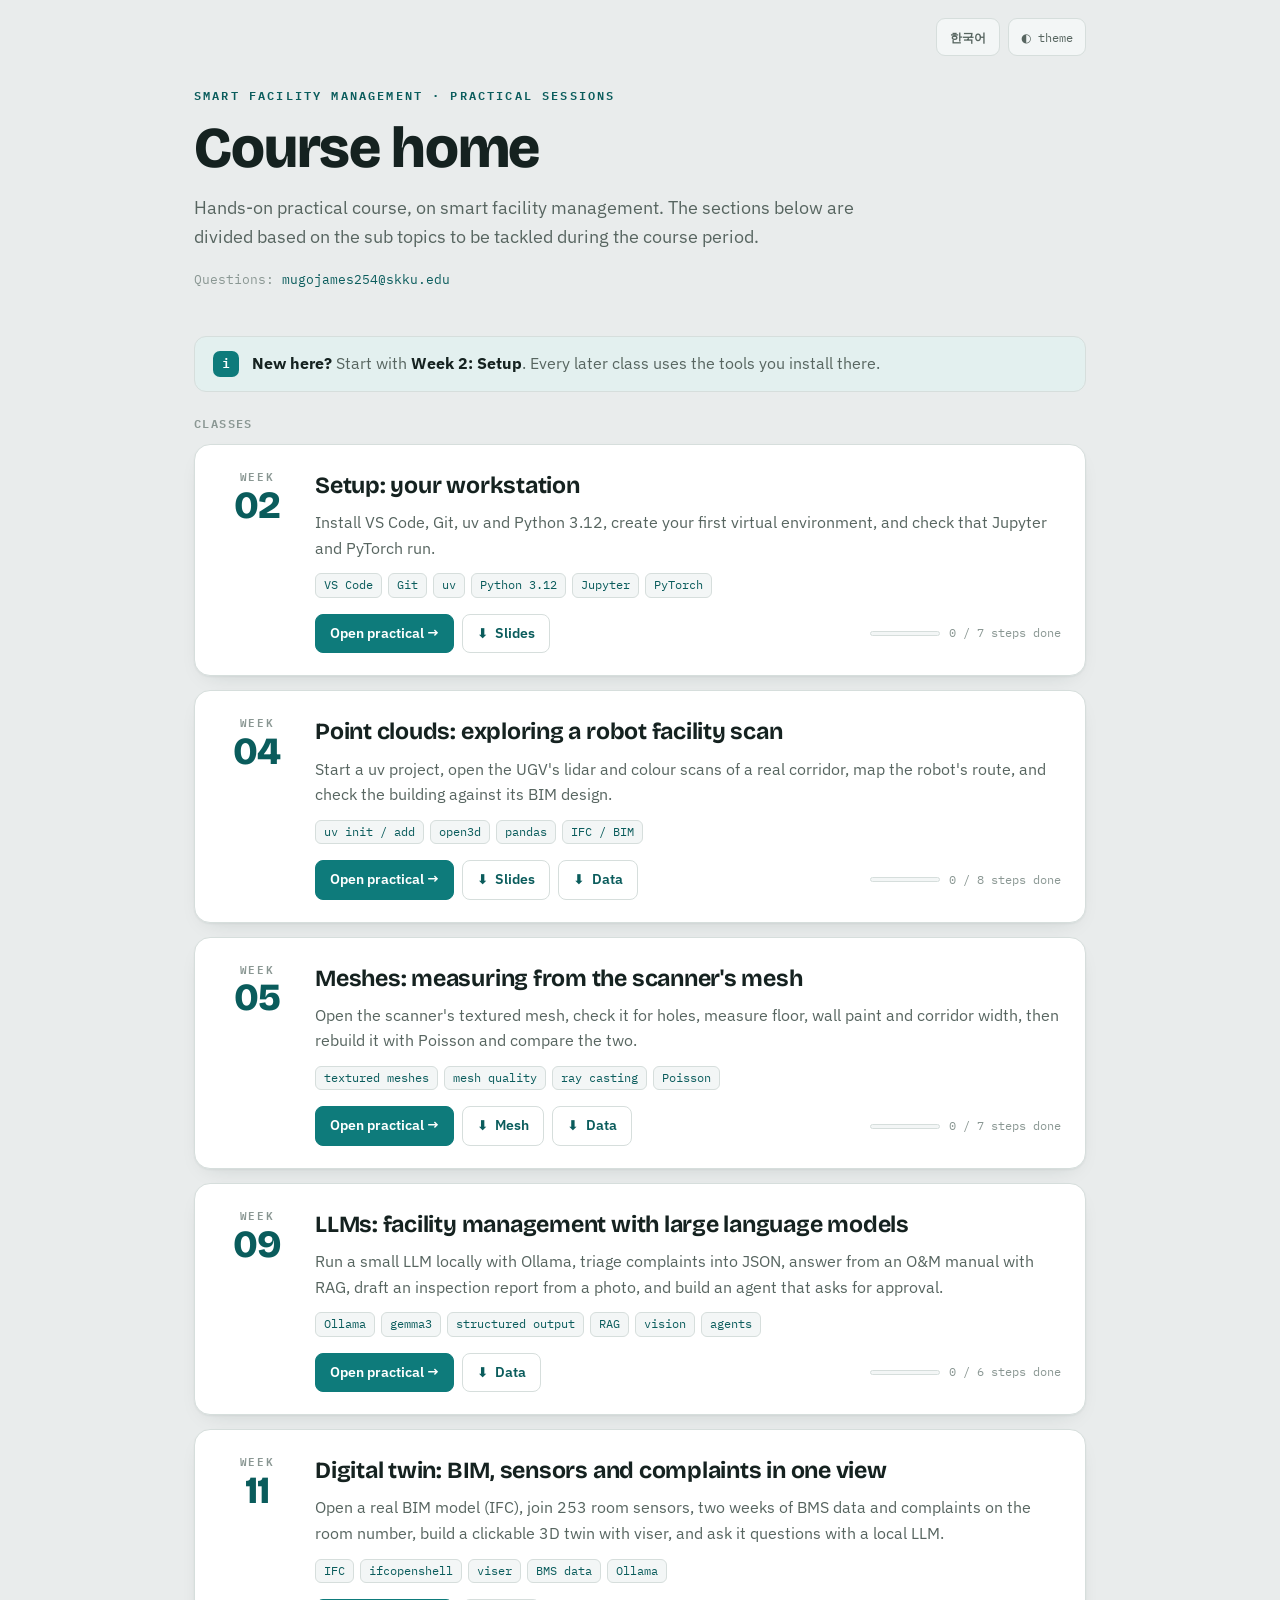
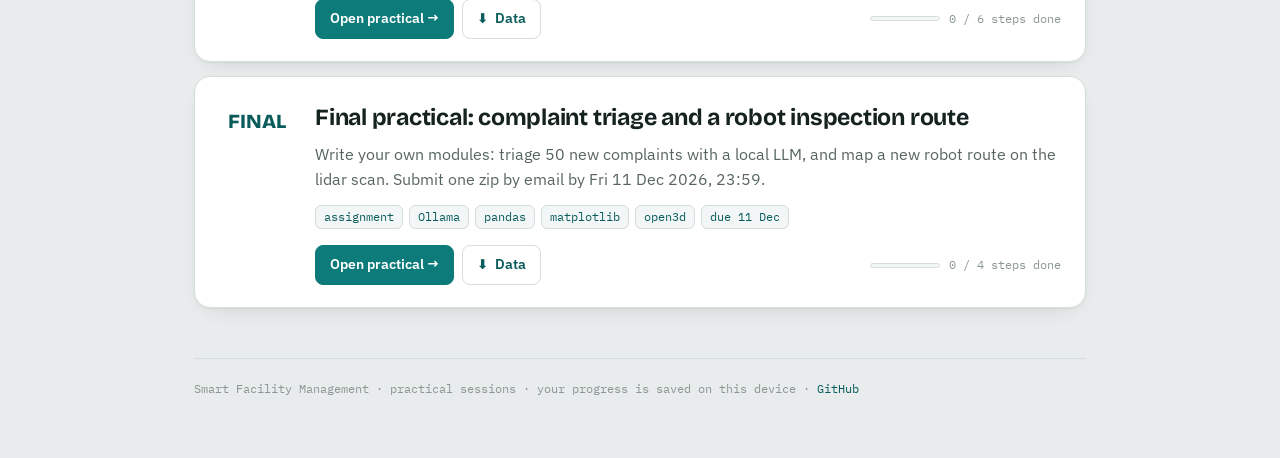
==== commit fbbafd98: "Week 11: remove step 6 and all output screenshots - drop step 6 (fault checks) and every week11 imag" ====
--- a/index.html
+++ b/index.html
@@ -185,11 +185,11 @@
              ko:"Ollama 로 작은 LLM 을 내 노트북에서 실행하고, 민원을 JSON 으로 분류하고, RAG 로 매뉴얼에서 답을 찾고, 사진으로 점검 보고서 초안을 쓰고, 승인을 받는 에이전트를 만듭니다." },
       tags:["Ollama","gemma3","structured output","RAG","vision","agents"],
       files:[ { href:"week09_data.zip", en:"Data", ko:"데이터" } ] },
-    { week:"11", page:"week11.html", key:"week11.done", steps:7,
+    { week:"11", page:"week11.html", key:"week11.done", steps:6,
       title:{ en:"Digital twin: BIM, sensors and complaints in one view", ko:"디지털 트윈: BIM, 센서, 민원을 한 화면에" },
-      text:{ en:"Open a real BIM model (IFC), join 253 room sensors, two weeks of BMS data and complaints on the room number, build a clickable 3D twin with viser, and use it to find a stuck AHU valve.",
-             ko:"실제 BIM 모델 (IFC) 을 열고, 센서 253개와 2주간의 BMS 데이터, 민원을 방 번호로 연결해 클릭할 수 있는 3D 디지털 트윈을 viser 로 만든 뒤, 그 트윈으로 공조기 밸브 고장을 찾아냅니다." },
-      tags:["IFC","ifcopenshell","viser","BMS data","fault detection"],
+      text:{ en:"Open a real BIM model (IFC), join 253 room sensors, two weeks of BMS data and complaints on the room number, build a clickable 3D twin with viser, and ask it questions with a local LLM.",
+             ko:"실제 BIM 모델 (IFC) 을 열고, 센서 253개와 2주간의 BMS 데이터, 민원을 방 번호로 연결해 클릭할 수 있는 3D 디지털 트윈을 viser 로 만든 뒤, 로컬 LLM 으로 트윈에게 질문합니다." },
+      tags:["IFC","ifcopenshell","viser","BMS data","Ollama"],
       files:[ { href:"week11_data.zip", en:"Data", ko:"데이터" } ] },
     { week:"F", label:{ en:"Final", ko:"기말" }, page:"final_practical.html", key:"final.done", steps:4,
       title:{ en:"Final practical: complaint triage and a robot inspection route", ko:"기말 실습: 민원 분류와 로봇 점검 경로" },
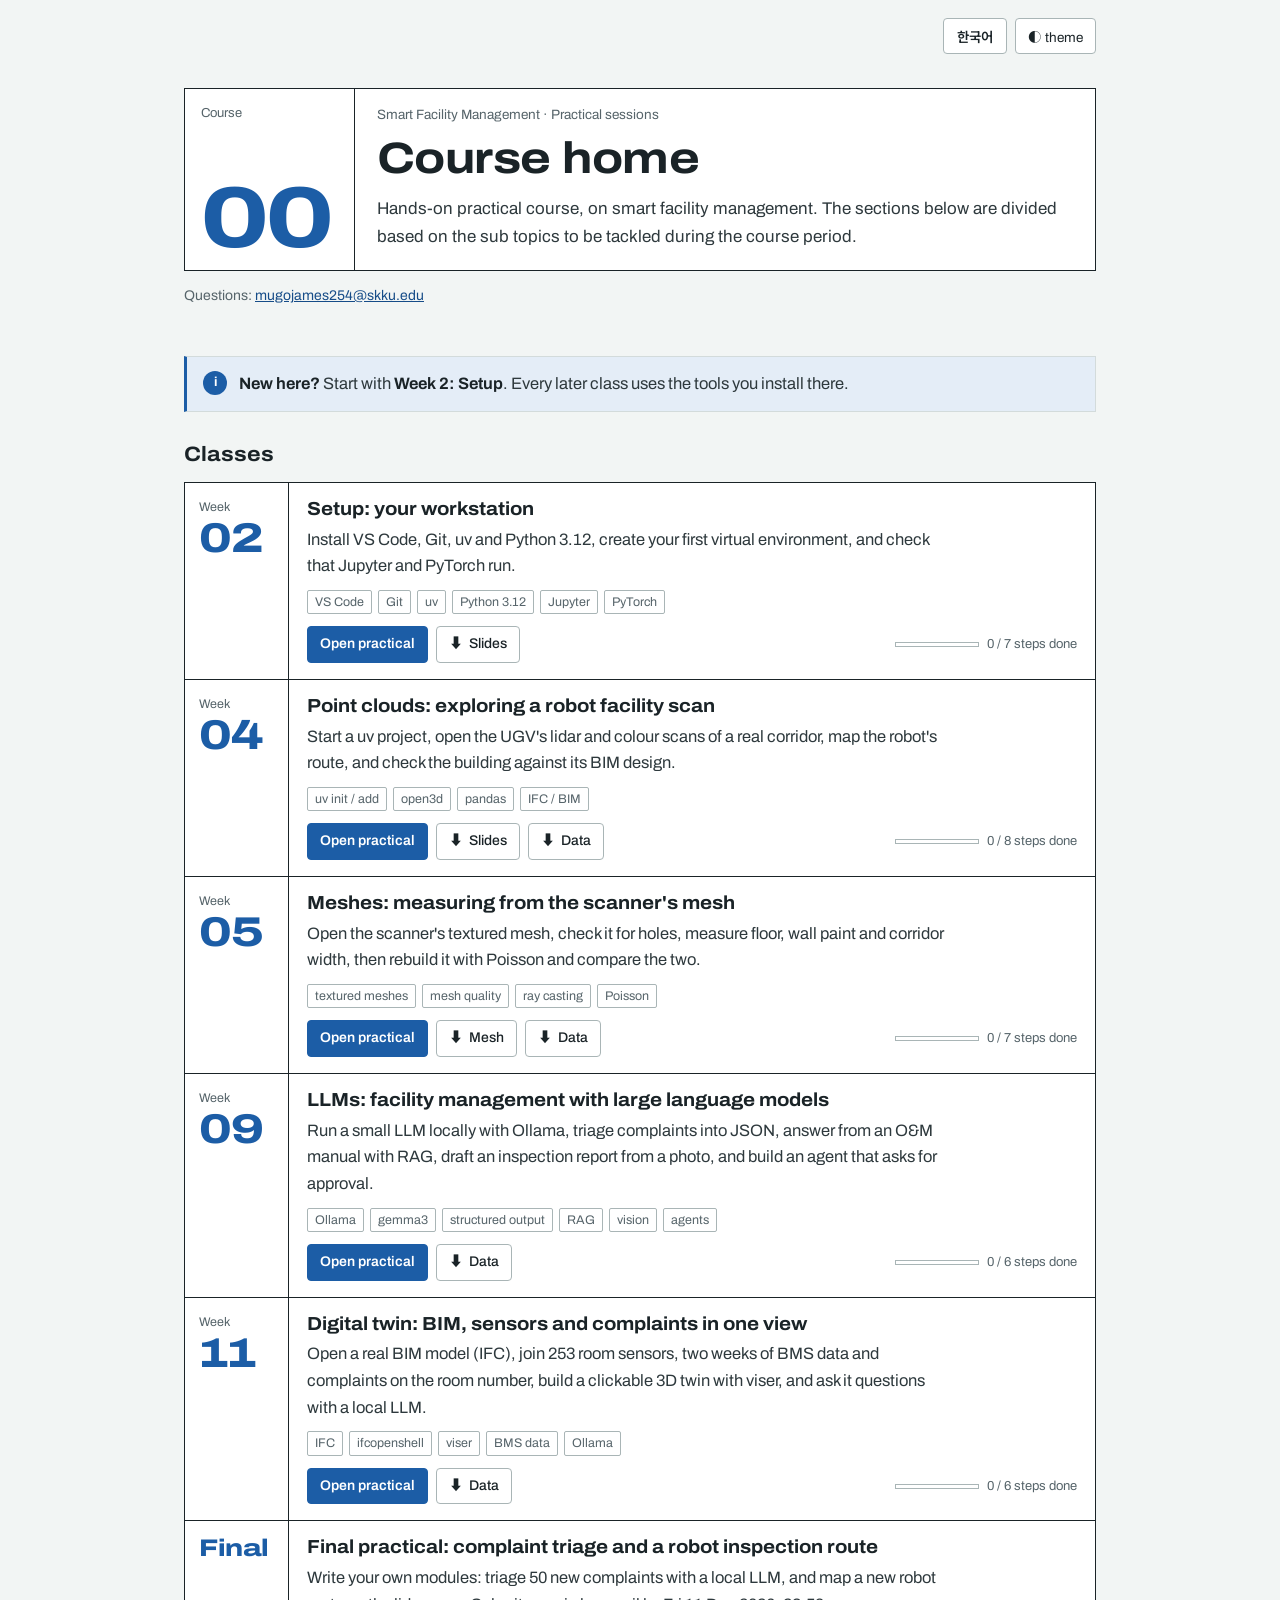
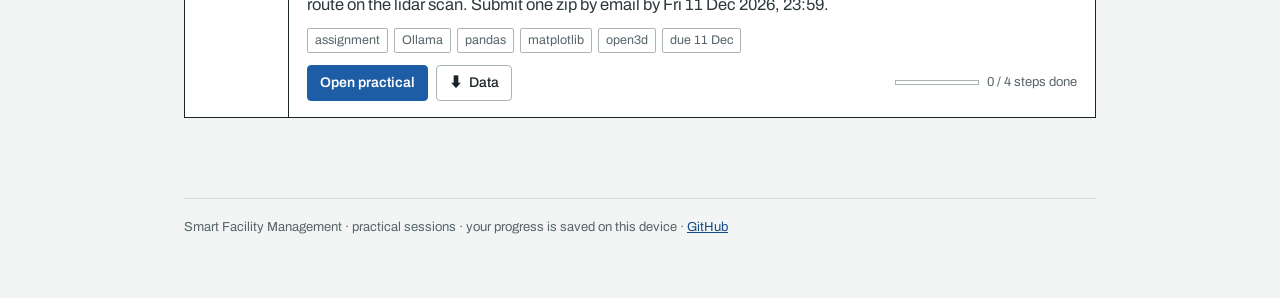
==== commit c9051f00: "revision class material interface revision" ====
--- a/index.html
+++ b/index.html
@@ -5,125 +5,7 @@
 <meta name="viewport" content="width=device-width, initial-scale=1">
 <title>Facility Course Home</title>
 <meta name="description" content="Smart Facility Management practical sessions: table of contents for every class, with links to each practical, its slides and its data.">
-<style>
-  @import url('https://fonts.googleapis.com/css2?family=Bricolage+Grotesque:opsz,wght@12..96,500;12..96,700;12..96,800&family=IBM+Plex+Mono:wght@400;500;600&family=IBM+Plex+Sans:wght@400;500;600&family=Noto+Sans+KR:wght@400;500;700&display=swap');
-
-  :root{
-    --bg:#e9ecec; --surface:#ffffff; --surface-2:#f3f6f6;
-    --ink:#152220; --muted:#576560; --faint:#8a9793;
-    --border:#d6dedc; --border-strong:#c2cccb;
-    --accent:#0e7b7b; --accent-ink:#0a5c5c; --accent-wash:#e3f0ef;
-    --ok:#137a48; --ok-bg:#e8f4ec; --ok-border:#bfe1cb;
-    --shadow:0 1px 2px rgba(20,40,38,.05),0 8px 24px -14px rgba(20,40,38,.22);
-  }
-  @media (prefers-color-scheme:dark){
-    :root:not([data-theme="light"]){
-      --bg:#0b1211; --surface:#111a19; --surface-2:#16211f;
-      --ink:#e6edeb; --muted:#98a6a2; --faint:#6d7c78;
-      --border:#22302e; --border-strong:#2d3d3a;
-      --accent:#37c1bb; --accent-ink:#5fd4ce; --accent-wash:#12211f;
-      --ok:#5cc487; --ok-bg:#101d16; --ok-border:#22392b;
-      --shadow:0 1px 2px rgba(0,0,0,.3),0 10px 30px -16px rgba(0,0,0,.6);
-    }
-  }
-  :root[data-theme="dark"]{
-    --bg:#0b1211; --surface:#111a19; --surface-2:#16211f;
-    --ink:#e6edeb; --muted:#98a6a2; --faint:#6d7c78;
-    --border:#22302e; --border-strong:#2d3d3a;
-    --accent:#37c1bb; --accent-ink:#5fd4ce; --accent-wash:#12211f;
-    --ok:#5cc487; --ok-bg:#101d16; --ok-border:#22392b;
-    --shadow:0 1px 2px rgba(0,0,0,.3),0 10px 30px -16px rgba(0,0,0,.6);
-  }
-
-  *{box-sizing:border-box}
-  body{
-    margin:0;background:var(--bg);color:var(--ink);
-    font-family:"IBM Plex Sans",ui-sans-serif,system-ui,sans-serif;
-    font-size:16px;line-height:1.6;-webkit-font-smoothing:antialiased;
-  }
-  html[lang="ko"] body{font-family:"IBM Plex Sans","Noto Sans KR",ui-sans-serif,system-ui,sans-serif}
-  .wrap{max-width:940px;margin:0 auto;padding:0 24px}
-
-  /* top bar */
-  .topbar{display:flex;justify-content:flex-end;gap:8px;padding:18px 0 0}
-  .theme-toggle,.lang-toggle{font-family:"IBM Plex Mono",monospace;font-size:12px;color:var(--muted);
-    background:var(--surface-2);border:1px solid var(--border);border-radius:9px;
-    padding:8px 12px;cursor:pointer;transition:color .15s,border-color .15s}
-  .theme-toggle:hover,.lang-toggle:hover{color:var(--ink);border-color:var(--border-strong)}
-  .lang-toggle{font-weight:600;min-width:64px}
-
-  /* header */
-  header{padding:30px 0 34px}
-  .eyebrow{font-family:"IBM Plex Mono",monospace;font-size:12px;letter-spacing:.18em;
-    text-transform:uppercase;color:var(--accent-ink);font-weight:600;margin:0 0 14px}
-  h1{font-family:"Bricolage Grotesque",sans-serif;font-weight:800;
-    font-size:clamp(2.3rem,6vw,3.6rem);line-height:1.02;letter-spacing:-.02em;
-    margin:0 0 16px;text-wrap:balance}
-  .lede{font-size:1.12rem;color:var(--muted);max-width:62ch;margin:0}
-  .contact{margin-top:18px;font-family:"IBM Plex Mono",monospace;font-size:12.5px;color:var(--faint)}
-  .contact a{color:var(--accent-ink);text-decoration:none}
-  html[lang="ko"] .eyebrow,html[lang="ko"] .contact,html[lang="ko"] .lang-toggle,
-  html[lang="ko"] .wk-num,html[lang="ko"] .progress-txt{font-family:"IBM Plex Mono","Noto Sans KR",monospace}
-
-  /* start-here note */
-  .start{display:grid;grid-template-columns:auto 1fr;gap:13px;align-items:start;
-    background:var(--accent-wash);border:1px solid var(--border);border-radius:12px;
-    padding:14px 18px;margin:0 0 22px}
-  .start .ci{font-family:"IBM Plex Mono",monospace;font-weight:600;font-size:13px;
-    width:26px;height:26px;border-radius:7px;display:flex;align-items:center;justify-content:center;
-    background:var(--accent);color:#fff}
-  .start p{margin:0;color:var(--muted)}
-  .start strong{color:var(--ink)}
-
-  /* class list */
-  .toc-head{font-family:"IBM Plex Mono",monospace;font-size:11.5px;letter-spacing:.12em;
-    text-transform:uppercase;color:var(--faint);font-weight:600;margin:0 0 12px}
-  ol.classes{list-style:none;margin:0 0 50px;padding:0;display:grid;gap:14px}
-  .card{display:grid;grid-template-columns:76px 1fr;gap:20px;background:var(--surface);
-    border:1px solid var(--border);border-radius:16px;padding:22px 24px;box-shadow:var(--shadow);
-    transition:border-color .15s}
-  .card:hover{border-color:var(--border-strong)}
-  .wk-num{font-family:"IBM Plex Mono",monospace;font-size:11px;letter-spacing:.14em;text-transform:uppercase;
-    color:var(--faint);font-weight:600;text-align:center}
-  .wk-num b{display:block;font-family:"Bricolage Grotesque",sans-serif;font-size:2.4rem;line-height:1.05;
-    letter-spacing:-.02em;color:var(--accent-ink);font-weight:800}
-  .wk-num b.lbl{font-size:1.25rem;letter-spacing:0;margin-top:12px}
-  .card h2{font-family:"Bricolage Grotesque",sans-serif;font-weight:700;font-size:1.45rem;
-    letter-spacing:-.01em;margin:0 0 6px}
-  .card h2 a{color:inherit;text-decoration:none}
-  .card h2 a:hover{color:var(--accent-ink)}
-  .card p{margin:0 0 12px;color:var(--muted)}
-  .chips{display:flex;flex-wrap:wrap;gap:6px;margin:0 0 16px;padding:0;list-style:none}
-  .chips li{font-family:"IBM Plex Mono",monospace;font-size:11.5px;color:var(--accent-ink);
-    background:var(--surface-2);border:1px solid var(--border);border-radius:6px;padding:2px 8px}
-  .actions{display:flex;flex-wrap:wrap;align-items:center;gap:8px}
-  .btn{display:inline-flex;align-items:center;gap:7px;padding:8px 14px;border-radius:8px;
-    font-weight:600;font-size:13.5px;text-decoration:none;border:1px solid var(--border);
-    color:var(--accent-ink);background:var(--surface);transition:background .15s,border-color .15s}
-  .btn:hover{background:var(--surface-2);border-color:var(--border-strong)}
-  .btn.primary{background:var(--accent);border-color:var(--accent);color:#fff}
-  .btn.primary:hover{background:var(--accent-ink);border-color:var(--accent-ink)}
-  .progress{margin-left:auto;display:flex;align-items:center;gap:9px}
-  .progress-txt{font-family:"IBM Plex Mono",monospace;font-size:11.5px;color:var(--faint);white-space:nowrap}
-  .progress-bar{width:70px;height:5px;border-radius:3px;background:var(--surface-2);
-    border:1px solid var(--border);overflow:hidden}
-  .progress-bar span{display:block;height:100%;background:var(--ok)}
-  .card.complete .progress-txt{color:var(--ok)}
-
-  footer{padding:20px 0 60px;border-top:1px solid var(--border);
-    color:var(--faint);font-family:"IBM Plex Mono",monospace;font-size:12px}
-  footer a{color:var(--accent-ink);text-decoration:none}
-  :focus-visible{outline:2px solid var(--accent);outline-offset:2px;border-radius:6px}
-
-  @media (max-width:620px){
-    .wrap{padding:0 16px}
-    .card{grid-template-columns:1fr;gap:6px;padding:18px}
-    .wk-num{text-align:left}
-    .wk-num b{display:inline;font-size:1.6rem;margin-left:6px}
-    .wk-num b.lbl{margin:0}
-    .progress{margin-left:0;width:100%}
-  }
-</style>
+<link rel="stylesheet" href="assets/course.css">
 </head>
 <body>
 <div class="wrap">
@@ -133,9 +15,16 @@
   </div>
 
   <header>
-    <p class="eyebrow i18n" data-ko='스마트 시설 관리 · 실습 세션'>Smart Facility Management · Practical sessions</p>
-    <h1 class="i18n" data-ko='강의 홈'>Course home</h1>
-    <p class="lede i18n" data-ko='스마트 시설 관리에 관한 실습 중심 강좌입니다. 아래 섹션은 강좌 기간 동안 다룰 세부 주제별로 나뉘어 있습니다.'>Hands-on practical course, on smart facility management. The sections below are divided based on the sub topics to be tackled during the course period.</p>
+    <div class="tb">
+    <div class="tb-main">
+      <div class="tb-sheet"><span class="tb-sheet-label i18n" data-ko='강좌'>Course</span><span class="tb-sheet-no">00</span></div>
+      <div class="tb-title">
+        <p class="eyebrow i18n" data-ko='스마트 시설 관리 · 실습 세션'>Smart Facility Management · Practical sessions</p>
+        <h1 class="i18n" data-ko='강의 홈'>Course home</h1>
+        <p class="lede i18n" data-ko='스마트 시설 관리에 관한 실습 중심 강좌입니다. 아래 섹션은 강좌 기간 동안 다룰 세부 주제별로 나뉘어 있습니다.'>Hands-on practical course, on smart facility management. The sections below are divided based on the sub topics to be tackled during the course period.</p>
+      </div>
+    </div>
+    </div>
     <p class="contact"><span class="i18n" data-ko='문의:'>Questions:</span> <a href="mailto:mugojames254@skku.edu">mugojames254@skku.edu</a></p>
   </header>
 
@@ -202,7 +91,7 @@
   var KEY_THEME="setup.theme", KEY_LANG="setup.lang", lang="en";
   var STR={
     week:{ en:"Week", ko:"주차" },
-    open:{ en:"Open practical →", ko:"실습 열기 →" },
+    open:{ en:"Open practical", ko:"실습 열기" },
     done:{ en:" steps done", ko:" 단계 완료" },
     langBtn:{ en:"한국어", ko:"EN" }
   };
--- a/assets/course.css
+++ b/assets/course.css
@@ -0,0 +1,270 @@
+/* Smart Facility Management course pages
+   Drawing-set design: title block header, grid-bubble steps, sheet index. Plan: see DESIGN notes. */
+@import url('https://fonts.googleapis.com/css2?family=Archivo:wdth,wght@62..125,400..800&family=JetBrains+Mono:wght@400;600&family=Noto+Sans+KR:wght@400;500;700&display=swap');
+
+:root{
+  /* drafting film, graphite, MEP supply blue, redline */
+  --bg:#f2f5f4; --surface:#ffffff; --surface-2:#e9eeed;
+  --ink:#1a2327; --text:#2e393d; --muted:#56646a; --faint:#7b888d;
+  --border:#d3dbdb; --border-strong:#a9b5b6; --rule:#1a2327;
+  --accent:#1c5da6; --accent-ink:#164c88; --accent-wash:#e4edf7;
+  --warn:#c2362b; --warn-bg:#fbeceb; --warn-border:#eebdb8;
+  --ok:#2c6e49; --ok-bg:#e9f3ed; --ok-border:#bcd9c7;
+  --code-bg:#162024; --code-surface:#1d292e; --code-ink:#dde7ea;
+  --code-muted:#88999f; --code-prompt:#79b8f2; --code-border:#2a383d;
+  --shadow:none; --on-accent:#ffffff;
+  --font:"Archivo","Noto Sans KR",ui-sans-serif,system-ui,sans-serif;
+  --mono:"JetBrains Mono",ui-monospace,"SFMono-Regular",Menlo,monospace;
+  color-scheme:light;
+}
+@media (prefers-color-scheme:dark){
+  :root:not([data-theme="light"]){
+    /* blueprint: cyanotype navy with light lines */
+    --bg:#0d2133; --surface:#122b42; --surface-2:#173550;
+    --ink:#e6eef5; --text:#c9d7e3; --muted:#9db1c3; --faint:#7d93a8;
+    --border:#24445f; --border-strong:#3a5f7f; --rule:#c9d7e3;
+    --accent:#8cc8ff; --accent-ink:#a9d6ff; --accent-wash:#16324c;
+    --warn:#ff8a7a; --warn-bg:#2a1f2a; --warn-border:#5a3540;
+    --ok:#7fd1a1; --ok-bg:#12302d; --ok-border:#245041;
+    --code-bg:#09182a; --code-surface:#0e2136; --code-ink:#dbe6f0;
+    --code-muted:#7f95aa; --code-prompt:#8cc8ff; --code-border:#1e3a55;
+    --on-accent:#0d2133; color-scheme:dark;
+  }
+}
+:root[data-theme="dark"]{
+  --bg:#0d2133; --surface:#122b42; --surface-2:#173550;
+  --ink:#e6eef5; --text:#c9d7e3; --muted:#9db1c3; --faint:#7d93a8;
+  --border:#24445f; --border-strong:#3a5f7f; --rule:#c9d7e3;
+  --accent:#8cc8ff; --accent-ink:#a9d6ff; --accent-wash:#16324c;
+  --warn:#ff8a7a; --warn-bg:#2a1f2a; --warn-border:#5a3540;
+  --ok:#7fd1a1; --ok-bg:#12302d; --ok-border:#245041;
+  --code-bg:#09182a; --code-surface:#0e2136; --code-ink:#dbe6f0;
+  --code-muted:#7f95aa; --code-prompt:#8cc8ff; --code-border:#1e3a55;
+  --on-accent:#0d2133; color-scheme:dark;
+}
+
+*{box-sizing:border-box}
+html{scroll-behavior:smooth}
+@media (prefers-reduced-motion:reduce){html{scroll-behavior:auto}*{animation-duration:.01ms!important;transition-duration:.01ms!important}}
+body{margin:0;background:var(--bg);color:var(--text);font-family:var(--font);
+  font-size:16.5px;line-height:1.62;-webkit-font-smoothing:antialiased;text-rendering:optimizeLegibility}
+.wrap{max-width:960px;margin:0 auto;padding:0 24px}
+a{color:var(--accent-ink)}
+strong,b{color:var(--ink);font-weight:650}
+:focus-visible{outline:2px solid var(--accent);outline-offset:2px}
+
+/* reading progress: a single line of supply blue */
+.progress-bar{position:sticky;top:0;z-index:40;height:3px;background:transparent}
+.progress-fill{height:100%;width:0;background:var(--accent);transition:width .3s ease}
+
+/* ------------------------------------------------------------ title block */
+header{padding:34px 0 26px}
+.course-nav{display:flex;flex-wrap:wrap;justify-content:space-between;gap:6px 18px;margin:0 0 14px;font-size:14px}
+.course-nav a{color:var(--accent-ink);text-decoration:none;border-bottom:1px solid transparent}
+.course-nav a:hover{border-bottom-color:currentColor}
+.course-nav .pn{display:flex;flex-wrap:wrap;gap:6px 18px}
+
+.tb{border:1.5px solid var(--rule);background:var(--surface)}
+.tb-main{display:grid;grid-template-columns:minmax(128px,170px) 1fr}
+.tb-sheet{border-right:1px solid var(--rule);padding:14px 16px 16px;display:flex;flex-direction:column;justify-content:space-between;gap:10px}
+.tb-sheet-label{font-size:13px;color:var(--muted)}
+.tb-sheet-no{font-weight:800;font-stretch:125%;font-variation-settings:"wdth" 125;
+  font-size:clamp(3.4rem,9vw,5.4rem);line-height:.82;letter-spacing:-.03em;color:var(--accent);
+  font-feature-settings:"tnum"}
+.tb-title{padding:16px 22px 20px;min-width:0}
+.eyebrow{font-size:13.5px;color:var(--muted);margin:0 0 10px;line-height:1.45}
+h1{font-family:var(--font);font-weight:720;font-stretch:116%;font-variation-settings:"wdth" 116;
+  font-size:clamp(1.85rem,4.4vw,2.75rem);line-height:1.06;letter-spacing:-.012em;
+  color:var(--ink);margin:0 0 14px;text-wrap:balance}
+.lede{font-size:1.06rem;color:var(--text);max-width:68ch;margin:0}
+.meta{display:grid;grid-template-columns:repeat(auto-fit,minmax(146px,1fr));overflow:hidden;
+  border-top:1px solid var(--rule);font-size:14px;color:var(--ink)}
+.meta>span{padding:9px 14px 11px;border-left:1px solid var(--rule);border-top:1px solid var(--rule);
+  margin:-1px 0 0 -1px;line-height:1.4}
+.meta b{display:block;font-size:12px;font-weight:500;color:var(--muted);margin-bottom:2px}
+html[lang="ko"] .meta b{font-size:12.5px}
+
+/* header without a title block (fallback) keeps working */
+header>.eyebrow,header>h1,header>.lede{max-width:none}
+
+.btn-row{display:flex;flex-wrap:wrap;gap:10px;margin-top:18px}
+.slides-btn{display:inline-flex;align-items:center;gap:8px;margin-top:18px;padding:10px 16px;
+  background:var(--accent);color:var(--on-accent);font-weight:600;font-size:14.5px;text-decoration:none;
+  border:1px solid var(--accent);border-radius:4px;transition:background .15s}
+.slides-btn:hover{background:var(--accent-ink);border-color:var(--accent-ink)}
+.btn-row .slides-btn{margin-top:0}
+.slides-btn.ghost-btn,.ghost-btn{background:transparent;color:var(--ink);border:1px solid var(--border-strong)}
+.slides-btn.ghost-btn:hover,.ghost-btn:hover{background:var(--surface);border-color:var(--rule)}
+
+/* ------------------------------------------------------------ toolbar */
+.controls{position:sticky;top:3px;z-index:30;background:var(--bg);padding:10px 0;margin-bottom:6px;
+  border-top:1px solid var(--border);border-bottom:1px solid var(--border)}
+.controls-inner{display:flex;flex-wrap:wrap;align-items:center;gap:12px;justify-content:space-between}
+.os-label{font-size:13.5px;color:var(--muted);white-space:nowrap}
+.seg{display:inline-flex;flex-wrap:wrap;border:1px solid var(--border-strong);border-radius:4px;overflow:hidden;background:var(--surface)}
+.seg button{font-family:var(--font);font-size:13.5px;font-weight:500;color:var(--muted);background:transparent;
+  border:0;border-left:1px solid var(--border);padding:7px 12px;cursor:pointer;white-space:nowrap}
+.seg button:first-child{border-left:0}
+.seg button:hover{color:var(--ink)}
+.seg button[aria-pressed="true"]{background:var(--ink);color:var(--bg);font-weight:600}
+.util,.topbar{display:flex;align-items:center;gap:8px}
+.topbar{justify-content:flex-end;padding-top:18px}
+.theme-toggle,.lang-toggle{font-family:var(--font);font-size:13.5px;color:var(--ink);background:var(--surface);
+  border:1px solid var(--border-strong);border-radius:4px;padding:7px 12px;cursor:pointer}
+.theme-toggle:hover,.lang-toggle:hover{border-color:var(--rule)}
+.lang-toggle{font-weight:600;min-width:64px}
+
+/* ------------------------------------------------------------ steps on a grid line */
+main{padding:22px 0 40px}
+.step{position:relative;display:grid;grid-template-columns:52px 1fr;gap:24px;padding:26px 0 30px}
+.step::before{content:"";position:absolute;left:25.5px;top:0;bottom:0;width:1px;
+  background:repeating-linear-gradient(to bottom,var(--border-strong) 0 12px,transparent 12px 16px,
+    var(--border-strong) 16px 18px,transparent 18px 22px)}
+.step:first-of-type::before{top:52px}
+.stepnum{position:relative;z-index:1}
+.stepnum .dot{position:sticky;top:74px;width:52px;height:52px;border-radius:50%;
+  background:var(--bg);border:1.5px solid var(--rule);display:flex;align-items:center;justify-content:center;
+  font-weight:700;font-stretch:112%;font-variation-settings:"wdth" 112;font-size:1.3rem;color:var(--ink);
+  transition:background .2s,border-color .2s,color .2s}
+.step.done .stepnum .dot{background:var(--accent);border-color:var(--accent);color:var(--on-accent)}
+.step.done .stepnum .dot::after{content:"✓";font-size:1.35rem}
+.step.done .stepnum .dot span{display:none}
+.step-body{min-width:0}
+.step-body h2{font-weight:700;font-stretch:110%;font-variation-settings:"wdth" 110;font-size:1.48rem;
+  line-height:1.18;letter-spacing:-.006em;color:var(--ink);margin:10px 0 10px;text-wrap:balance}
+.step-body p{margin:0 0 14px;color:var(--text);max-width:72ch}
+.step-body p strong{color:var(--ink)}
+.step-body ol,.step-body ul{margin:0 0 16px;padding-left:22px;max-width:72ch}
+.step-body li{margin:4px 0}
+.step-body li ul,.step-body ol ul{margin:4px 0 0}
+.step-body li a,.fig-pair figcaption a{color:var(--accent-ink)}
+.inline-link{color:var(--accent-ink);text-decoration:underline;text-decoration-thickness:1px;text-underline-offset:3px;font-weight:500}
+code.ic{font-family:var(--mono);font-size:.84em;background:var(--surface);border:1px solid var(--border);
+  border-radius:3px;padding:1px 5px;color:var(--ink);overflow-wrap:anywhere}
+
+/* ------------------------------------------------------------ code */
+.code{background:var(--code-bg);border:1px solid var(--code-border);border-radius:4px;overflow:hidden;margin:0 0 16px}
+.code-head{display:flex;align-items:center;justify-content:space-between;padding:7px 10px 7px 14px;
+  background:var(--code-surface);border-bottom:1px solid var(--code-border)}
+.code-tag{font-family:var(--mono);font-size:12.5px;color:var(--code-muted)}
+.copy{font-family:var(--font);font-size:12.5px;color:var(--code-muted);background:transparent;
+  border:1px solid var(--code-border);border-radius:3px;padding:4px 10px;cursor:pointer}
+.copy:hover{color:var(--code-ink);border-color:var(--code-muted)}
+.copy.copied{color:var(--code-prompt);border-color:var(--code-prompt)}
+pre{margin:0;padding:14px 16px;overflow-x:auto}
+pre code{font-family:var(--mono);font-size:13.5px;line-height:1.7;color:var(--code-ink);white-space:pre;display:block}
+pre .cmt{color:var(--code-muted)}
+pre .pr{color:var(--code-prompt);user-select:none}
+[data-os]{display:none}
+[data-os].os-on{display:block}
+
+/* ------------------------------------------------------------ callouts */
+.callout{border:1px solid;border-left-width:3px;border-radius:2px;padding:14px 16px;margin:0 0 16px;
+  display:grid;grid-template-columns:auto 1fr;gap:12px;align-items:start}
+.callout .ci{font-weight:700;font-size:13px;width:24px;height:24px;display:flex;align-items:center;justify-content:center;
+  border-radius:50%;color:var(--on-accent)}
+.callout p{margin:0 0 8px}
+.callout p:last-child{margin:0}
+.callout .ct{font-weight:650;display:block;margin-bottom:2px}
+.verify{background:var(--ok-bg);border-color:var(--ok-border);border-left-color:var(--ok)}
+.verify .ci{background:var(--ok)}
+.verify .ct{color:var(--ok)}
+.warn{background:var(--warn-bg);border-color:var(--warn-border);border-left-color:var(--warn)}
+.warn .ci{background:var(--warn);border-radius:0;clip-path:polygon(50% 4%,100% 96%,0 96%);padding-top:6px;font-size:12px}
+.warn .ct{color:var(--warn)}
+.tip{background:var(--accent-wash);border-color:var(--border);border-left-color:var(--accent)}
+.tip .ci{background:var(--accent)}
+.tip .ct{color:var(--accent-ink)}
+.callout code.ic{background:transparent}
+
+/* ------------------------------------------------------------ done toggle */
+.done-row{margin-top:6px}
+.done-btn{display:inline-flex;align-items:center;gap:10px;font-family:var(--font);font-size:14.5px;font-weight:500;
+  color:var(--muted);background:var(--surface);border:1px solid var(--border-strong);border-radius:4px;padding:8px 14px;cursor:pointer}
+.done-btn:hover{border-color:var(--rule);color:var(--ink)}
+.done-btn .box{width:18px;height:18px;border-radius:50%;border:1.5px solid var(--border-strong);
+  display:flex;align-items:center;justify-content:center;font-size:11px}
+.step.done .done-btn{color:var(--accent-ink);border-color:var(--accent)}
+.step.done .done-btn .box{background:var(--accent);border-color:var(--accent);color:var(--on-accent)}
+
+/* ------------------------------------------------------------ tables, figures */
+.tree{background:var(--surface);border:1px solid var(--rule);margin:0 0 16px;overflow-x:auto}
+.tree table{width:100%;border-collapse:collapse;font-size:.93rem}
+.tree td,.tree th{padding:8px 14px;border-top:1px solid var(--border);vertical-align:top;color:var(--text);text-align:left}
+.tree th{font-weight:600;color:var(--ink);border-top:0;border-bottom:1px solid var(--rule);background:var(--surface-2)}
+.tree tr:first-child td{border-top:0}
+.tree td:first-child{font-family:var(--mono);font-size:13px;color:var(--ink);white-space:nowrap}
+figure{margin:0 0 16px;background:var(--surface);border:1px solid var(--rule)}
+figure img{display:block;width:100%;height:auto;background:#fff}
+figcaption{padding:9px 14px;font-size:.88rem;color:var(--muted);border-top:1px solid var(--border)}
+.fig-pair{display:grid;grid-template-columns:1fr 1fr;gap:12px;margin:0 0 16px}
+.fig-pair figure{margin:0}
+.fig-pair img{aspect-ratio:4/3;object-fit:cover}
+.fig-pair img.fit{object-fit:contain;background:#fff}
+
+/* ------------------------------------------------------------ cheat sheet: a schedule box */
+.cheat{margin:18px 0 60px;border:1.5px solid var(--rule);background:var(--surface);padding:22px 22px 8px}
+.cheat h2{font-weight:700;font-stretch:110%;font-variation-settings:"wdth" 110;font-size:1.35rem;color:var(--ink);margin:0 0 4px}
+.cheat p{color:var(--muted);margin:0 0 16px;font-size:.95rem}
+
+footer{padding:18px 0 60px;border-top:1px solid var(--border);color:var(--muted);font-size:13px;line-height:1.6}
+footer a{color:var(--accent-ink)}
+
+/* ------------------------------------------------------------ course home: sheet index */
+.contact{margin:14px 0 0;font-size:14px;color:var(--muted)}
+.start{display:grid;grid-template-columns:auto 1fr;gap:12px;align-items:start;margin:0 0 26px;padding:14px 16px;
+  border:1px solid var(--border);border-left:3px solid var(--accent);background:var(--accent-wash)}
+.start .ci{width:24px;height:24px;border-radius:50%;background:var(--accent);color:var(--on-accent);display:flex;align-items:center;
+  justify-content:center;font-weight:700;font-size:13px}
+.start p{margin:0}
+.toc-head{font-weight:700;font-stretch:110%;font-variation-settings:"wdth" 110;font-size:1.3rem;color:var(--ink);margin:0 0 10px}
+.classes{list-style:none;margin:0 0 40px;padding:0;border:1.5px solid var(--rule);background:var(--surface)}
+.classes .card{display:grid;grid-template-columns:104px 1fr;border-top:1px solid var(--rule)}
+.classes .card:first-child{border-top:0}
+.wk-num{border-right:1px solid var(--rule);padding:14px 14px;display:flex;flex-direction:column;gap:2px;
+  font-size:12.5px;color:var(--muted)}
+.wk-num b{display:block;font-weight:800;font-stretch:125%;font-variation-settings:"wdth" 125;font-size:2.6rem;
+  line-height:.95;letter-spacing:-.02em;color:var(--accent)}
+.wk-num b.lbl{font-size:1.5rem;line-height:1.1}
+.card>div:last-child{padding:14px 18px 16px;min-width:0}
+.card h2{font-weight:700;font-stretch:108%;font-variation-settings:"wdth" 108;font-size:1.18rem;line-height:1.25;margin:0 0 6px}
+.card h2 a{color:var(--ink);text-decoration:none}
+.card h2 a:hover{text-decoration:underline;text-underline-offset:3px;text-decoration-thickness:1px}
+.card p{margin:0 0 10px;color:var(--text);max-width:72ch}
+.chips{list-style:none;margin:0 0 12px;padding:0;display:flex;flex-wrap:wrap;gap:6px}
+.chips li{font-size:12.5px;color:var(--muted);border:1px solid var(--border-strong);border-radius:2px;padding:1px 7px}
+.actions{display:flex;flex-wrap:wrap;align-items:center;gap:8px}
+.btn{display:inline-flex;align-items:center;gap:6px;font-size:14px;font-weight:500;text-decoration:none;color:var(--ink);
+  border:1px solid var(--border-strong);border-radius:4px;padding:6px 12px;background:transparent}
+.btn:hover{border-color:var(--rule)}
+.btn.primary{background:var(--accent);border-color:var(--accent);color:var(--on-accent);font-weight:600}
+.btn.primary:hover{background:var(--accent-ink)}
+.card .progress{display:inline-flex;align-items:center;gap:8px;margin-left:auto;font-size:13px;color:var(--muted)}
+.card .progress-bar{position:static;display:inline-block;width:84px;height:5px;border:1px solid var(--border-strong);background:transparent}
+.card .progress-bar span{display:block;height:100%;background:var(--accent)}
+.card.complete .wk-num b{color:var(--ok)}
+
+/* ------------------------------------------------------------ small screens */
+@media (max-width:640px){
+  .wrap{padding:0 16px}
+  .tb-main{grid-template-columns:1fr}
+  .tb-sheet{border-right:0;border-bottom:1px solid var(--rule);flex-direction:row;align-items:flex-end;padding:12px 16px}
+  .tb-sheet-no{font-size:3.2rem}
+  .tb-title{padding:14px 16px 16px}
+  .step{grid-template-columns:40px 1fr;gap:14px}
+  .step::before{left:19.5px}
+  .step:first-of-type::before{top:40px}
+  .stepnum .dot{width:40px;height:40px;font-size:1.05rem}
+  .stepnum .dot::after{font-size:1.1rem}
+  .fig-pair{grid-template-columns:1fr}
+  .tree td:first-child{white-space:normal;overflow-wrap:anywhere;width:42%}
+  .classes .card{grid-template-columns:1fr}
+  .wk-num{border-right:0;border-bottom:1px solid var(--border);flex-direction:row;align-items:baseline;gap:8px;padding:10px 16px}
+  .wk-num b{font-size:1.8rem}
+  .card .progress{margin-left:0}
+}
+@media print{
+  .controls,.progress-bar,.done-row,.copy{display:none}
+  body{background:#fff}
+}
+@media (max-width:640px){.controls{position:static}}
